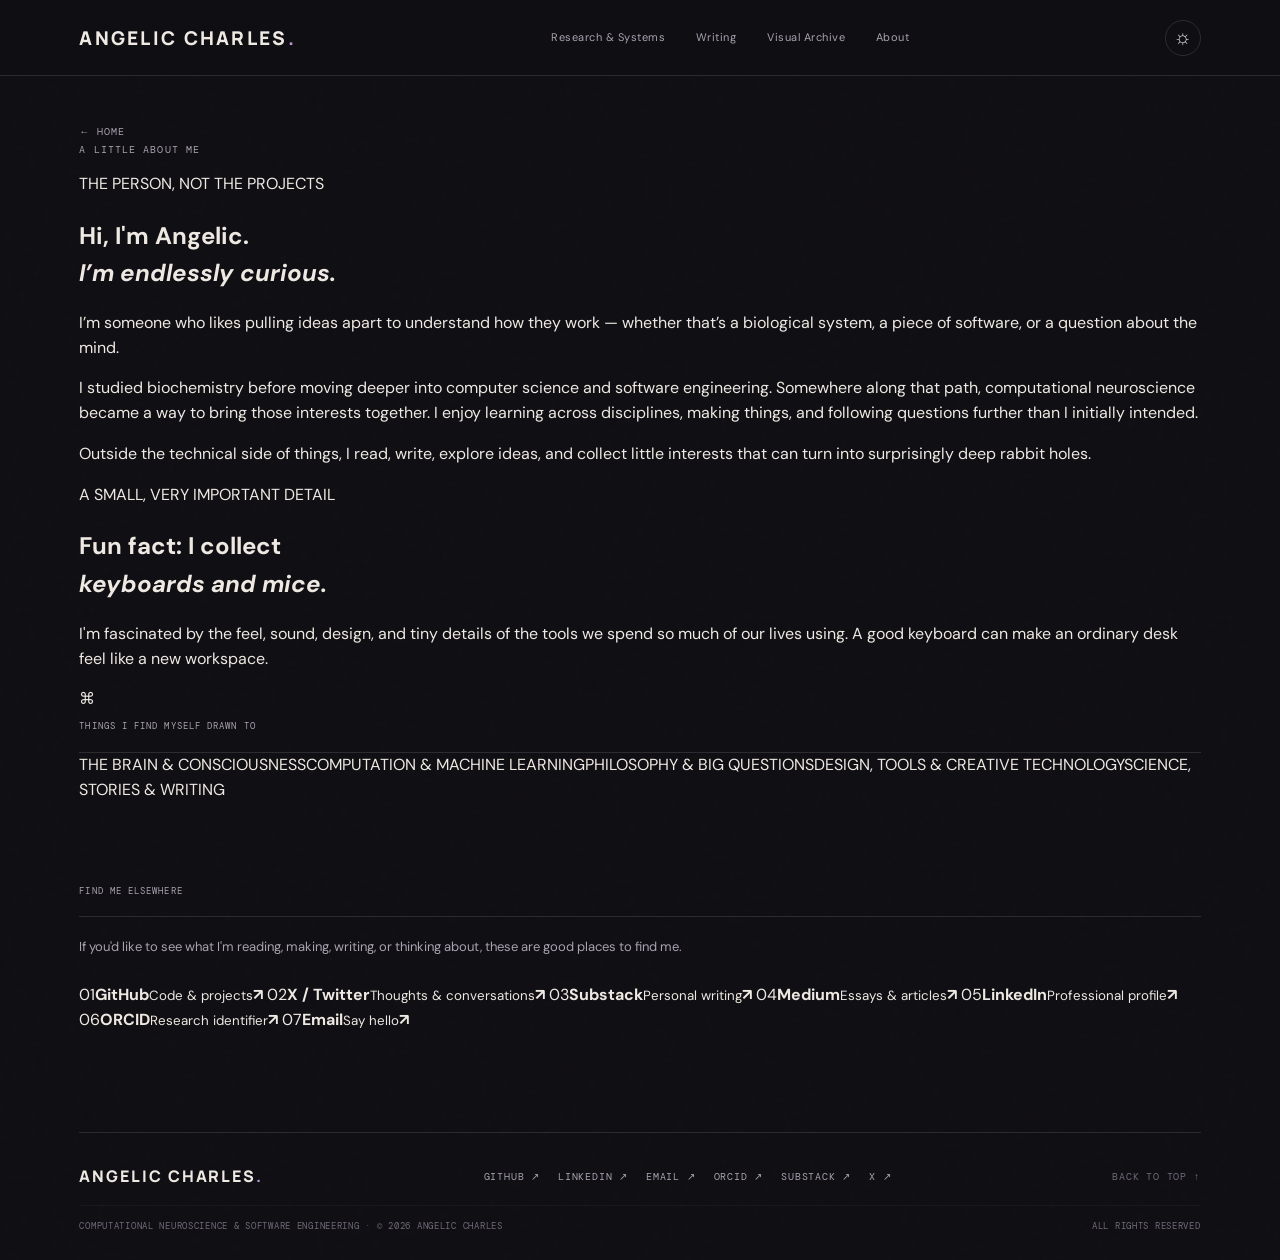
==== about.html @ 6bb2ef6a "Use personal Substack and X links throughout About page" ====
<!doctype html>
<html lang="en">
  <head>
    <meta charset="utf-8">
    <meta name="viewport" content="width=device-width,initial-scale=1">
    <meta name="theme-color" content="#08090b">
    <meta name="description" content="A little about Angelic Charles: curiosity, technology, neuroscience, writing, and collecting keyboards and mice.">
    <title>About — Angelic Charles</title>
    <link rel="preconnect" href="https://fonts.googleapis.com">
    <link rel="preconnect" href="https://fonts.gstatic.com" crossorigin>
    <link href="https://fonts.googleapis.com/css2?family=DM+Mono:wght@400;500&family=DM+Sans:wght@400;500;600;700&family=Manrope:wght@400;500;600;700;800&display=swap" rel="stylesheet">
    <link rel="stylesheet" href="styles.css">
    <link rel="stylesheet" href="pages.css?v=20261119-about3">
    <link rel="stylesheet" href="motion.css">
  </head>
  <body>
    <div class="grain" aria-hidden="true"></div>
    <header class="site-header">
      <a class="wordmark" href="index.html">ANGELIC CHARLES<span>.</span></a>
      <nav class="desktop-nav" aria-label="Main navigation">
        <a href="research.html">Research & Systems</a>
        <a href="writing.html">Writing</a>
        <a href="gallery.html">Visual Archive</a>
        <a href="about.html" class="active" aria-current="page">About</a>
      </nav>
      <div class="header-actions">
        <button class="theme-toggle" id="themeToggle" aria-label="Switch theme"><span class="theme-icon">☼</span></button>
        <button class="menu-toggle" id="menuToggle" aria-label="Open menu" aria-expanded="false"><span></span><span></span></button>
      </div>
    </header>
    <nav class="mobile-nav" id="mobileNav" aria-label="Mobile navigation">
      <a href="research.html">Research & Systems</a>
      <a href="writing.html">Writing</a>
      <a href="gallery.html">Visual Archive</a>
      <a href="about.html" class="active" aria-current="page">About</a>
      <div class="mobile-nav-socials about-mobile-links">
        <a href="https://github.com/visionbyangelic" target="_blank" rel="noreferrer">GITHUB ↗</a>
        <a href="https://x.com/visionbyangelic" target="_blank" rel="noreferrer">X ↗</a>
        <a href="https://open.substack.com/pub/visionbyangelic" target="_blank" rel="noreferrer">SUBSTACK ↗</a>
        <a href="https://medium.com/@visionbyangelic" target="_blank" rel="noreferrer">MEDIUM ↗</a>
        <a href="mailto:visionbyangelic@gmail.com">EMAIL ↗</a>
      </div>
    </nav>

    <main class="inner-page section-wrap about-page">
      <a class="back-link" href="index.html">← HOME</a>
      <section class="about-intro">
        <div class="section-kicker">A LITTLE ABOUT ME</div>
        <p class="about-eyebrow">THE PERSON, NOT THE PROJECTS</p>
        <h1>Hi, I'm Angelic<span>.</span><br><em>I’m endlessly curious.</em></h1>
        <p class="about-lead">I’m someone who likes pulling ideas apart to understand how they work — whether that’s a biological system, a piece of software, or a question about the mind.</p>
        <p class="about-copy">I studied biochemistry before moving deeper into computer science and software engineering. Somewhere along that path, computational neuroscience became a way to bring those interests together. I enjoy learning across disciplines, making things, and following questions further than I initially intended.</p>
        <p class="about-copy">Outside the technical side of things, I read, write, explore ideas, and collect little interests that can turn into surprisingly deep rabbit holes.</p>
      </section>
      <section class="about-personal-note">
        <span class="about-note-index">A SMALL, VERY IMPORTANT DETAIL</span>
        <div><h2>Fun fact: I collect<br><em>keyboards and mice.</em></h2><p>I'm fascinated by the feel, sound, design, and tiny details of the tools we spend so much of our lives using. A good keyboard can make an ordinary desk feel like a new workspace.</p></div>
        <span class="about-note-mark" aria-hidden="true">⌘</span>
      </section>
      <section class="about-interests">
        <div class="subsection-heading"><span>THINGS I FIND MYSELF DRAWN TO</span></div>
        <div class="about-interest-list"><span>THE BRAIN & CONSCIOUSNESS</span><span>COMPUTATION & MACHINE LEARNING</span><span>PHILOSOPHY & BIG QUESTIONS</span><span>DESIGN, TOOLS & CREATIVE TECHNOLOGY</span><span>SCIENCE, STORIES & WRITING</span></div>
      </section>
      <section class="about-connect" id="connect">
        <div class="subsection-heading"><span>FIND ME ELSEWHERE</span></div>
        <p class="about-connect-intro">If you'd like to see what I'm reading, making, writing, or thinking about, these are good places to find me.</p>
        <div class="about-social-list">
          <a href="https://github.com/visionbyangelic" target="_blank" rel="noreferrer"><span>01</span><strong>GitHub</strong><small>Code & projects</small><b>↗</b></a>
          <a href="https://x.com/visionbyangelic" target="_blank" rel="noreferrer"><span>02</span><strong>X / Twitter</strong><small>Thoughts & conversations</small><b>↗</b></a>
          <a href="https://open.substack.com/pub/visionbyangelic" target="_blank" rel="noreferrer"><span>03</span><strong>Substack</strong><small>Personal writing</small><b>↗</b></a>
          <a href="https://medium.com/@visionbyangelic" target="_blank" rel="noreferrer"><span>04</span><strong>Medium</strong><small>Essays & articles</small><b>↗</b></a>
          <a href="https://www.linkedin.com/in/angeliccharles" target="_blank" rel="noreferrer"><span>05</span><strong>LinkedIn</strong><small>Professional profile</small><b>↗</b></a>
          <a href="https://orcid.org/0009-0008-7279-9663" target="_blank" rel="noreferrer"><span>06</span><strong>ORCID</strong><small>Research identifier</small><b>↗</b></a>
          <a href="mailto:visionbyangelic@gmail.com"><span>07</span><strong>Email</strong><small>Say hello</small><b>↗</b></a>
        </div>
      </section>
    </main>

    <footer class="site-footer section-wrap">
      <div class="footer-top">
        <a class="wordmark" href="index.html">ANGELIC CHARLES<span>.</span></a>
        <div class="footer-socials" aria-label="Social connections">
          <a href="https://github.com/visionbyangelic" target="_blank" rel="noreferrer">GITHUB ↗</a>
          <a href="https://www.linkedin.com/in/angeliccharles" target="_blank" rel="noreferrer">LINKEDIN ↗</a>
          <a href="mailto:visionbyangelic@gmail.com">EMAIL ↗</a>
          <a href="https://orcid.org/0009-0008-7279-9663" target="_blank" rel="noreferrer">ORCID ↗</a>
          <a href="https://open.substack.com/pub/visionbyangelic" target="_blank" rel="noreferrer">SUBSTACK ↗</a>
          <a href="https://x.com/visionbyangelic" target="_blank" rel="noreferrer">X ↗</a>
        </div>
        <a class="footer-top-link" href="#" onclick="window.scrollTo({top:0,behavior:'smooth'});return false;">BACK TO TOP ↑</a>
      </div>
      <div class="footer-bottom">
        <span>COMPUTATIONAL NEUROSCIENCE & SOFTWARE ENGINEERING · © <span id="year"></span> ANGELIC CHARLES</span>
        <span>ALL RIGHTS RESERVED</span>
      </div>
    </footer>
    <script src="pages.js"></script>
    <script src="motion.js"></script>
  </body>
</html>
---- styles.css ----
:root
{
   --bg: #100f14;
   --panel: #18161e;
   --panel2: #211e29;
   --text: #eee9e2;
   --muted: #aaa3b1;
   --faint: #716a79;
   --line: rgba(238,233,226,.13);
   --accent: #c7a6ec;
   --glow: rgba(155,119,207,.17);
   --header: rgba(16,15,20,.84);
   color-scheme: dark
}
:root[data-theme="light"]
{
   --bg: #f1eee9;
   --panel: #e8e3e0;
   --panel2: #ded7dc;
   --text: #211d25;
   --muted: #625a67;
   --faint: #89808d;
   --line: rgba(38,28,43,.16);
   --accent: #75549b;
   --glow: rgba(135,91,170,.12);
   --header: rgba(241,238,233,.88);
   color-scheme: light
}
*
{
   box-sizing: border-box
}
html
{
   scroll-behavior: smooth;
   scroll-padding-top: 92px
}
body
{
   margin: 0;
   background: var(--bg);
   color: var(--text);
   font-family: "DM Sans",sans-serif;
   line-height: 1.55;
   transition: background .35s,color .35s
}
a
{
   color: inherit;
   text-decoration: none
}
.grain
{
   position: fixed;
   inset: 0;
   pointer-events: none;
   z-index: 10;
   opacity: .035;
   background-image: url("data:image/svg+xml,%3Csvg viewBox='0 0 180 180' xmlns='http://www.w3.org/2000/svg'%3E%3Cfilter id='n'%3E%3CfeTurbulence type='fractalNoise' baseFrequency='.9' numOctaves='3' stitchTiles='stitch'/%3E%3C/filter%3E%3Crect width='100%25' height='100%25' filter='url(%23n)' opacity='.35'/%3E%3C/svg%3E")
}
.site-header
{
   height: 76px;
   position: sticky;
   top: 0;
   z-index: 20;
   display: flex;
   align-items: center;
   justify-content: space-between;
   padding: 0 6.2vw;
   background: var(--header);
   backdrop-filter: blur(18px);
   border-bottom: 1px solid var(--line)
}
.wordmark
{
   font: 800 19px Manrope,sans-serif;
   letter-spacing: .12em
}
.wordmark span
{
   color: #b99add
}
.desktop-nav
{
   display: flex;
   gap: clamp(15px,2.4vw,36px)
}
.desktop-nav a,.mobile-nav a
{
   font-size: 11px;
   letter-spacing: .045em;
   color: var(--muted);
   transition: color .2s
}
.desktop-nav a:hover,.mobile-nav a:hover
{
   color: var(--text)
}
.header-actions
{
   display: flex;
   gap: 12px;
   align-items: center
}
.theme-toggle,.menu-toggle
{
   border: 1px solid var(--line);
   background: transparent;
   color: var(--text);
   width: 36px;
   height: 36px;
   border-radius: 50%;
   cursor: pointer;
   font-size: 20px
}
.menu-toggle
{
   display: none
}
.mobile-nav
{
   display: none
}
.section-wrap
{
   width: min(1180px,87.6vw);
   margin-inline: auto
}
.hero
{
   min-height: 660px;
   display: grid;
   grid-template-columns: 1.03fr .97fr;
   align-items: center;
   position: relative;
   padding-top: 62px;
   padding-bottom: 100px
}
.hero-copy
{
   padding: 20px 0 30px;
   position: relative;
   z-index: 2
}
.eyebrow,.section-kicker,.feature-top,.art-label,.art-caption,.hero-meta,.scroll-cue,.project-index,.project-status,.writing-type,.card-link,.panel-number,.engineering-foot,.fact span,.now-date,.calendar-head,.site-footer
{
   font: 10px "DM Mono",monospace;
   letter-spacing: .11em
}
.eyebrow
{
   color: var(--muted);
   display: flex;
   align-items: center;
   gap: 10px
}
.status-dot,.now-bullet
{
   height: 6px;
   width: 6px;
   border-radius: 50%;
   background: #c5a6ec;
   box-shadow: 0 0 12px #b99add
}
.hero h1
{
   font: 500 clamp(42px,5.6vw,76px)/1.07 Manrope,sans-serif;
   letter-spacing: -.065em;
   margin: 34px 0 24px;
   max-width: 690px
}
.hero h1 em,.contact-section h2 em
{
   font-family: Georgia,serif;
   font-weight: 400;
   color: #c5a6ec
}
.hero-intro
{
   max-width: 510px;
   color: var(--muted);
   font-size: 15px;
   line-height: 1.85
}
.hero-links
{
   display: flex;
   align-items: center;
   gap: 28px;
   margin-top: 34px
}
.button
{
   display: inline-flex;
   gap: 30px;
   align-items: center;
   padding: 14px 18px;
   font-size: 12px;
   font-weight: 600;
   transition: transform .2s,background .2s
}
.button:hover
{
   transform: translateY(-3px)
}
.button-light
{
   background: var(--text);
   color: var(--bg)
}
.text-link
{
   font-size: 12px;
   color: var(--muted)
}
.hero-meta
{
   display: flex;
   align-items: center;
   gap: 12px;
   color: var(--faint);
   margin-top: 76px
}
.meta-line
{
   width: 35px;
   height: 1px;
   background: var(--faint)
}
.hero-art
{
   height: 480px;
   position: relative;
   overflow: hidden;
   background: radial-gradient(ellipse at 50% 50%,var(--glow),transparent 62%);
   border: 1px solid var(--line);
   border-radius: 2px
}
.hero-art:after
{
   content: "";
   position: absolute;
   inset: 0;
   background: linear-gradient(130deg,transparent 40%,rgba(255,255,255,.025));
   pointer-events: none
}
.hero-art canvas
{
   position: absolute;
   inset: 0;
   width: 100%;
   height: 100%
}
.art-label
{
   position: absolute;
   top: 22px;
   left: 22px;
   color: var(--muted);
   z-index: 2
}
.art-caption
{
   position: absolute;
   bottom: 20px;
   left: 22px;
   right: 22px;
   display: flex;
   justify-content: space-between;
   color: var(--muted);
   z-index: 2
}
.brain-orbit
{
   position: absolute;
   border: 1px solid var(--line);
   border-radius: 50%;
   width: 70%;
   height: 45%;
   left: 15%;
   top: 28%;
   transform: rotate(-28deg);
   pointer-events: none
}
.orbit-two
{
   transform: rotate(38deg);
   width: 54%;
   left: 23%;
   border-style: dashed;
   opacity: .55
}
.scroll-cue
{
   position: absolute;
   bottom: 32px;
   left: 0;
   display: flex;
   gap: 12px;
   align-items: center;
   color: var(--faint);
   font-size: 9px
}
.scroll-cue span
{
   height: 1px;
   width: 28px;
   background: var(--faint)
}
.selected
{
   padding: 55px 0 110px;
   border-top: 1px solid var(--line)
}
.section-kicker
{
   color: var(--muted)
}
.section-kicker span
{
   float: right
}
.selected-grid
{
   display: grid;
   grid-template-columns: 1.2fr .8fr;
   gap: 16px;
   margin-top: 26px
}
.feature-card
{
   display: block;
   border: 1px solid var(--line);
   background: var(--panel);
   padding: 18px;
   min-width: 0;
   transition: transform .3s,border-color .3s
}
.feature-card:hover
{
   transform: translateY(-5px);
   border-color: var(--faint)
}
.feature-top
{
   display: flex;
   justify-content: space-between;
   color: var(--muted);
   font-size: 9px
}
.feature-visual
{
   height: 260px;
   margin: 18px 0;
   position: relative;
   overflow: hidden;
   background: #101a1b
}
.connectome-visual
{
   background: radial-gradient(circle at 50% 45%,#4d3a5f 0,#211b29 28%,#111015 70%)
}
.node-field
{
   position: absolute;
   inset: 0;
   background-image: radial-gradient(circle,#cbb6e8 1px,transparent 2px),linear-gradient(27deg,transparent 48%,rgba(153,203,184,.24) 49%,transparent 50%),linear-gradient(145deg,transparent 48%,rgba(153,203,184,.18) 49%,transparent 50%);
   background-size: 39px 39px,100% 100%,100% 100%;
   mask-image: radial-gradient(ellipse,black 20%,transparent 75%);
   opacity: .8
}
.visual-word
{
   position: absolute;
   left: 25px;
   bottom: 22px;
   font: 700 clamp(22px,3vw,39px)/.95 Manrope,sans-serif;
   letter-spacing: -.06em;
   color: #f0e7f4
}
.geometry-visual
{
   background: radial-gradient(ellipse at 60% 45%,#43364f,#1d1922 55%,#101216)
}
.geometry-visual .visual-word
{
   font-size: 54px;
   color: #e1d6ed
}
.geometry-lines
{
   position: absolute;
   inset: -20%;
   background: repeating-radial-gradient(ellipse at 50% 50%,transparent 0 14px,rgba(190,197,235,.2) 15px 16px,transparent 17px 29px);
   transform: rotate(-24deg)
}
.feature-bottom
{
   display: flex;
   justify-content: space-between;
   gap: 20px;
   align-items: center
}
.feature-bottom h2
{
   font: 600 19px Manrope;
   margin: 0 0 6px;
   letter-spacing: -.03em
}
.feature-bottom p
{
   font-size: 12px;
   color: var(--muted);
   margin: 0;
   max-width: 480px
}
.circle-arrow
{
   width: 34px;
   height: 34px;
   border: 1px solid var(--line);
   border-radius: 50%;
   display: grid;
   place-items: center;
   flex-shrink: 0
}
.content-section
{
   padding: 105px 0;
   border-top: 1px solid var(--line)
}
.section-heading
{
   display: flex;
   justify-content: space-between;
   align-items: end;
   gap: 30px;
   margin-bottom: 45px
}
.section-heading h2
{
   font: 500 clamp(38px,5vw,60px)/1 Manrope;
   letter-spacing: -.06em;
   margin: 13px 0 0
}
.section-heading>p
{
   max-width: 340px;
   color: var(--muted);
   font-size: 13px;
   line-height: 1.8;
   margin: 0 0 4px
}
.project-list
{
   border-top: 1px solid var(--line)
}
.project-row
{
   display: grid;
   grid-template-columns: 80px 1fr 140px 25px;
   gap: 20px;
   align-items: center;
   padding: 23px 8px;
   border-bottom: 1px solid var(--line);
   transition: padding .2s,background .2s
}
.project-row:hover
{
   padding-inline: 17px;
   background: var(--panel)
}
.project-index,.project-status
{
   color: var(--faint);
   font-size: 9px
}
.project-row h3
{
   font: 600 17px Manrope;
   margin: 0 0 4px
}
.project-row p
{
   font-size: 12px;
   color: var(--muted);
   margin: 0
}
.row-arrow
{
   font-size: 19px;
   color: var(--muted);
   text-align: right
}
.section-more
{
   display: inline-flex;
   gap: 24px;
   margin-top: 26px;
   font-size: 12px;
   color: var(--muted)
}
.section-more span
{
   color: var(--text)
}
.engineering-section
{
   background: var(--panel);
   width: 100%
}
.engineering-section .section-wrap
{
   padding-block: 0
}
.engineering-grid
{
   display: grid;
   grid-template-columns: repeat(4,1fr);
   border: 1px solid var(--line)
}
.skill-panel
{
   padding: 24px 21px;
   min-height: 225px;
   border-right: 1px solid var(--line)
}
.skill-panel:last-child
{
   border: 0
}
.panel-number
{
   color: var(--faint)
}
.skill-panel h3
{
   font: 600 18px Manrope;
   margin: 34px 0 8px
}
.skill-panel p
{
   font-size: 12px;
   color: var(--muted);
   min-height: 56px
}
.tag-list
{
   display: flex;
   flex-wrap: wrap;
   gap: 6px;
   margin-top: 17px
}
.tag-list span
{
   font: 9px "DM Mono";
   color: var(--muted);
   border: 1px solid var(--line);
   padding: 5px 7px
}
.engineering-foot
{
   display: flex;
   justify-content: space-between;
   color: var(--faint);
   padding-top: 18px
}
.engineering-foot a
{
   color: var(--text)
}
.writing-grid
{
   display: grid;
   grid-template-columns: repeat(3,1fr);
   gap: 14px
}
.writing-card
{
   min-height: 320px;
   padding: 23px;
   display: flex;
   flex-direction: column;
   border: 1px solid var(--line);
   background: var(--panel);
   transition: transform .25s,border-color .25s
}
.writing-card:hover
{
   transform: translateY(-5px);
   border-color: var(--faint)
}
.writing-type
{
   font-size: 9px;
   color: var(--muted)
}
.writing-mark
{
   height: 110px;
   display: flex;
   align-items: center;
   font: 800 75px Manrope;
   letter-spacing: -.1em;
   color: var(--text)
}
.writing-mark span
{
   font-size: 22px;
   margin-left: 12px;
   color: #c5a6ec
}
.mark-dot
{
   color: #c5a6ec
}
.writing-card h3
{
   font: 600 19px Manrope;
   margin: 0 0 8px
}
.writing-card p
{
   font-size: 12px;
   color: var(--muted);
   line-height: 1.8;
   margin: 0 0 22px
}
.card-link
{
   margin-top: auto;
   color: var(--muted);
   font-size: 9px
}
.writing-links
{
   display: flex;
   gap: 28px;
   flex-wrap: wrap;
   margin-top: 25px
}
.writing-links a
{
   font-size: 11px;
   color: var(--muted)
}
.interests-section
{
   background: var(--panel);
   width: 100%
}
.interests-section .section-wrap
{
   padding-block: 0
}
.interest-grid
{
   display: grid;
   grid-template-columns: repeat(3,1fr);
   gap: 14px
}
.interest-card
{
   min-height: 260px;
   position: relative;
   overflow: hidden;
   padding: 22px;
   border: 1px solid var(--line);
   background: var(--bg)
}
.interest-card>span
{
   font: 10px "DM Mono";
   color: var(--faint)
}
.interest-card h3
{
   font: 600 19px Manrope;
   margin: 125px 0 5px;
   position: relative
}
.interest-card p
{
   font-size: 12px;
   color: var(--muted);
   margin: 0;
   position: relative
}
.abstract-shape
{
   position: absolute;
   right: 28px;
   top: 18px;
   width: 115px;
   height: 100px;
   opacity: .8
}
.shape-cube
{
   border: 1px solid #b99add;
   transform: rotate(30deg) skew(-10deg);
   box-shadow: 18px 18px 0 -1px transparent,18px 18px 0 0 #705b7f
}
.shape-orbit
{
   border: 1px solid #c3a8d8;
   border-radius: 50%;
   transform: rotate(-30deg) scaleY(.45)
}
.shape-orbit:after
{
   content: "";
   position: absolute;
   inset: 20px -10px;
   border: 1px solid #c3a8d8;
   border-radius: 50%;
   transform: rotate(55deg)
}
.shape-lines
{
   background: repeating-linear-gradient(135deg,transparent 0 9px,#a98bc7 10px 11px,transparent 12px 19px);
   mask-image: linear-gradient(90deg,transparent,black)
}
.about-layout
{
   display: grid;
   grid-template-columns: 1fr .85fr;
   gap: 90px
}
.about-statement .large-quote
{
   font: 500 clamp(25px,3vw,37px)/1.3 Manrope;
   letter-spacing: -.04em;
   margin: 0 0 28px;
   max-width: 570px
}
.about-statement>p:not(.large-quote)
{
   font-size: 13px;
   color: var(--muted);
   line-height: 1.9;
   max-width: 570px
}
.about-facts
{
   border-top: 1px solid var(--line)
}
.fact
{
   display: grid;
   grid-template-columns: 1fr 1.35fr;
   gap: 8px;
   padding: 15px 0;
   border-bottom: 1px solid var(--line);
   align-items: center
}
.fact span
{
   font-size: 8px;
   color: var(--faint)
}
.fact strong
{
   font-size: 11px;
   font-weight: 600
}
.fact small
{
   grid-column: 2;
   color: var(--muted);
   font-size: 10px;
   margin-top: -7px
}
.about-bottom
{
   display: flex;
   gap: 30px;
   border-top: 1px solid var(--line);
   padding-top: 22px;
   margin-top: 55px
}
.about-bottom a
{
   font-size: 11px;
   color: var(--muted)
}
.now-section
{
   background: var(--panel);
   width: 100%
}
.now-section .section-wrap
{
   padding-block: 0
}
.now-layout
{
   display: grid;
   grid-template-columns: 1.1fr .9fr;
   gap: 20px
}
.now-main,.calendar-panel
{
   border: 1px solid var(--line);
   padding: 30px;
   background: var(--bg)
}
.now-date
{
   color: #b99add
}
.now-main h3
{
   font: 600 25px/1.25 Manrope;
   letter-spacing: -.04em;
   max-width: 490px;
   margin: 25px 0 10px
}
.now-main>p,.calendar-empty p
{
   font-size: 12px;
   color: var(--muted);
   line-height: 1.8;
   max-width: 500px
}
.now-items
{
   margin-top: 30px;
   display: grid;
   gap: 16px
}
.now-items>div
{
   display: flex;
   gap: 12px;
   align-items: baseline
}
.now-items p
{
   font-size: 12px;
   color: var(--muted);
   margin: 0
}
.now-items strong
{
   color: var(--text)
}
.now-bullet
{
   width: 5px;
   height: 5px;
   flex-shrink: 0
}
.calendar-panel
{
   display: flex;
   flex-direction: column
}
.calendar-head
{
   display: flex;
   justify-content: space-between;
   color: var(--muted);
   font-size: 9px
}
.calendar-empty
{
   margin: auto 0;
   padding: 50px 0
}
.calendar-icon
{
   font-size: 32px;
   color: #b99add
}
.calendar-empty h3
{
   font: 600 19px Manrope;
   margin: 15px 0 6px
}
.calendar-panel>a
{
   font-size: 11px;
   color: var(--muted);
   border-top: 1px solid var(--line);
   padding-top: 15px
}
.contact-section
{
   padding: 110px 0 125px;
   border-top: 1px solid var(--line)
}
.contact-section h2
{
   font: 500 clamp(43px,7vw,84px)/1.03 Manrope;
   letter-spacing: -.07em;
   margin: 23px 0 34px
}
.site-footer {
  border-top: 1px solid var(--line);
  padding: 32px 0 28px;
  color: var(--faint);
  display: flex;
  flex-direction: column;
  gap: 18px;
}
.site-footer .footer-top {
  display: flex;
  align-items: center;
  justify-content: space-between;
  gap: 20px;
  flex-wrap: wrap;
}
.site-footer .footer-socials {
  display: flex;
  align-items: center;
  gap: 18px;
  flex-wrap: wrap;
}
.site-footer .footer-socials a {
  font: 10px "DM Mono", monospace;
  color: var(--muted);
  letter-spacing: 0.08em;
  text-decoration: none;
  transition: color 0.2s ease;
}
.site-footer .footer-socials a:hover {
  color: var(--accent);
}
.site-footer .footer-bottom {
  display: flex;
  align-items: center;
  justify-content: space-between;
  gap: 16px;
  padding-top: 14px;
  border-top: 1px solid rgba(255, 255, 255, 0.04);
  font: 9px "DM Mono", monospace;
  color: var(--faint);
  letter-spacing: 0.08em;
  flex-wrap: wrap;
}
.site-footer .wordmark {
  color: var(--text);
  font-size: 16px;
}
.site-footer .footer-top-link {
  font: 10px "DM Mono", monospace;
  color: var(--faint);
  text-decoration: none;
  letter-spacing: 0.08em;
  transition: color 0.2s;
}
.site-footer .footer-top-link:hover {
  color: var(--text);
}
@media(max-width:900px)
{
  .desktop-nav
  {
     gap: 14px
  }
  .desktop-nav a
  {
     font-size: 10px
  }
  .hero
  {
     grid-template-columns: 1fr  .85fr
  }
  .hero-art
  {
     height: 400px
  }
  .engineering-grid
  {
     grid-template-columns: repeat(2,1fr)
  }
  .skill-panel:nth-child(2)
  {
     border-right: 0
  }
  .skill-panel:nth-child(-n+2)
  {
     border-bottom: 1px solid var(--line)
  }
  .about-layout
  {
     gap: 40px
  }
}
@media(max-width:760px)
{
  .site-header
  {
     height: 65px;
     padding: 0 6vw
  }
  .desktop-nav
  {
     display: none
  }
  .menu-toggle
  {
     display: flex;
     flex-direction: column;
     justify-content: center;
     gap: 5px;
     align-items: center
  }
  .menu-toggle span
  {
     width: 14px;
     height: 1px;
     background: var(--text)
  }
  .mobile-nav
  {
     position: fixed;
     z-index: 19;
     top: 65px;
     left: 0;
     right: 0;
     background: var(--bg);
     padding: 0 7vw;
     max-height: 0;
     overflow: hidden;
     display: flex;
     flex-direction: column;
     transition: max-height .3s,padding .3s;
     border-bottom: 1px solid transparent
  }
  .mobile-nav.open
  {
     max-height: 480px;
     padding: 15px 7vw 25px;
     border-color: var(--line)
  }
  .mobile-nav a
  {
     padding: 12px 0;
     font-size: 13px;
     border-bottom: 1px solid var(--line)
  }
  .mobile-nav-socials
  {
     display: flex;
     gap: 16px;
     padding: 16px 0 6px;
     margin-top: 6px;
     border-top: 1px dashed var(--line);
  }
  .mobile-nav-socials a
  {
     font: 10px "DM Mono", monospace !important;
     color: var(--accent) !important;
     letter-spacing: 0.08em;
     padding: 0 !important;
     border: none !important;
  }
  .section-wrap
  {
     width: 88vw
  }
  .hero
  {
     display: flex;
     flex-direction: column;
     align-items: stretch;
     padding-top: 65px;
     padding-bottom: 90px;
     min-height: auto
  }
  .hero h1
  {
     font-size: clamp(42px,11vw,61px);
     margin-top: 28px
  }
  .hero-intro
  {
     font-size: 14px
  }
  .hero-meta
  {
     margin-top: 42px
  }
  .hero-art
  {
     height: 350px;
     margin-top: 45px
  }
  .scroll-cue
  {
     bottom: 25px
  }
  .selected
  {
     padding: 42px 0 75px
  }
  .selected-grid
  {
     grid-template-columns: 1fr
  }
  .feature-visual
  {
     height: 220px
  }
  .content-section
  {
     padding: 75px 0
  }
  .section-heading
  {
     display: block;
     margin-bottom: 30px
  }
  .section-heading>p
  {
     margin-top: 15px
  }
  .project-row
  {
     grid-template-columns: 44px 1fr 20px;
     gap: 10px;
     padding: 18px 2px
  }
  .project-status
  {
     grid-column: 2;
     grid-row: 2;
     margin-top: -7px
  }
  .row-arrow
  {
     grid-column: 3;
     grid-row: 1/3
  }
  .project-row h3
  {
     font-size: 14px
  }
  .project-row p
  {
     font-size: 11px
  }
  .engineering-grid
  {
     grid-template-columns: 1fr 1fr
  }
  .skill-panel
  {
     padding: 18px 14px;
     min-height: 220px
  }
  .skill-panel h3
  {
     font-size: 16px;
     margin-top: 25px
  }
  .skill-panel p
  {
     font-size: 11px
  }
  .tag-list span
  {
     font-size: 8px
  }
  .writing-grid,.interest-grid
  {
     grid-template-columns: 1fr
  }
  .writing-card
  {
     min-height: 270px
  }
  .writing-mark
  {
     height: 85px;
     font-size: 64px
  }
  .interest-card
  {
     min-height: 220px
  }
  .interest-card h3
  {
     margin-top: 105px
  }
  .about-layout,.now-layout
  {
     grid-template-columns: 1fr;
     gap: 35px
  }
  .about-bottom
  {
     gap: 16px;
     flex-wrap: wrap
  }
  .fact
  {
     grid-template-columns: .85fr 1.15fr
  }
  .now-main,.calendar-panel
  {
     padding: 22px
  }
  .calendar-empty
  {
     padding: 35px 0
  }
  .contact-section
  {
     padding: 80px 0 90px
  }
  .site-footer
  {
     gap: 14px;
     flex-wrap: wrap
  }
  .site-footer>span
  {
     order: 3;
     width: 100%
  }
}
@media(prefers-reduced-motion:reduce)
{
  *,*::before,*::after
  {
     scroll-behavior: auto!important;
     animation-duration: .01ms!important;
     transition-duration: .01ms!important
  }
}


/* Signature sculpture: an editorial object, not a simulated neural network. */
.signature-art {
  min-height: 520px;
  height: min(44vw, 580px);
  overflow: hidden;
  border-color: rgba(197, 166, 236, .2);
  background:
    radial-gradient(ellipse at 52% 45%, rgba(125, 91, 157, .17), transparent 48%),
    radial-gradient(ellipse at 72% 80%, rgba(191, 151, 111, .08), transparent 38%),
    linear-gradient(145deg, #17141d, #100f14 68%);
  isolation: isolate;
}
.signature-art::before {
  content: "";
  position: absolute;
  inset: 8% 7%;
  border: 1px solid rgba(238, 233, 226, .07);
  border-radius: 50%;
  transform: rotate(-23deg) scaleY(.72);
  pointer-events: none;
}
.signature-art::after {
  background: linear-gradient(145deg, rgba(255,255,255,.045), transparent 38%, rgba(197,166,236,.035));
}
.signature-art canvas {
  position: absolute;
  inset: 4% 0 7%;
  width: 100%;
  height: 89%;
  z-index: 1;
  touch-action: pan-y;
}
.signature-art .art-label {
  color: rgba(238,233,226,.6);
  display: flex;
  gap: 12px;
  align-items: center;
}
.signature-art .art-label span {
  color: #c5a6ec;
}
.sculpture-index {
  position: absolute;
  z-index: 3;
  top: 25%;
  left: 7%;
  display: grid;
  gap: 3px;
  color: rgba(238,233,226,.48);
  font: 9px "DM Mono", monospace;
  letter-spacing: .14em;
  pointer-events: none;
}
.sculpture-index strong {
  color: rgba(238,233,226,.9);
  font: 400 35px/1 Georgia, serif;
  letter-spacing: -.06em;
}
.sculpture-index i {
  display: block;
  width: 30px;
  height: 1px;
  margin: 8px 0;
  background: #c5a6ec;
}
.sculpture-links {
  position: absolute;
  z-index: 4;
  right: 5.5%;
  top: 27%;
  width: min(180px, 36%);
  display: grid;
  gap: 0;
}
.sculpture-links a {
  display: grid;
  grid-template-columns: 22px 1fr 12px;
  align-items: center;
  gap: 7px;
  padding: 10px 0;
  border-bottom: 1px solid rgba(238,233,226,.14);
  color: rgba(238,233,226,.76);
  font: 11px Manrope, sans-serif;
  transition: color .25s ease, padding .35s cubic-bezier(.22,1,.36,1), border-color .25s ease;
}
.sculpture-links a span {
  color: #b99add;
  font: 9px "DM Mono", monospace;
}
.sculpture-links a i {
  color: rgba(238,233,226,.42);
  font-style: normal;
  transition: transform .3s ease, color .3s ease;
}
.sculpture-links a:hover,
.sculpture-links a:focus-visible {
  color: #fff;
  padding-left: 7px;
  border-color: rgba(197,166,236,.55);
  outline: none;
}
.sculpture-links a:hover i,
.sculpture-links a:focus-visible i {
  color: #c5a6ec;
  transform: translate(2px,-2px);
}
.signature-art .art-caption {
  color: rgba(238,233,226,.46);
  font-size: 8px;
  letter-spacing: .13em;
}
.signature-art .art-caption span:last-child {
  color: #c5a6ec;
}
@media (max-width: 1100px) {
  .signature-art { height: 480px; }
  .sculpture-links { right: 4%; width: 38%; }
}
@media (max-width: 760px) {
  .signature-art {
    min-height: 440px;
    height: 440px;
    margin-top: 35px;
  }
  .signature-art canvas { inset: 5% 0 12%; height: 83%; }
  .sculpture-index { top: 19%; left: 6%; }
  .sculpture-links {
    top: auto;
    right: 6%;
    bottom: 58px;
    width: 54%;
  }
  .sculpture-links a { padding: 8px 0; font-size: 10px; }
  .signature-art .art-caption { left: 14px; right: 14px; bottom: 16px; }
}
@media (max-width: 390px) {
  .signature-art { min-height: 410px; height: 410px; }
  .sculpture-links { width: 58%; bottom: 54px; }
  .sculpture-links a { font-size: 9px; }
}
@media (prefers-reduced-motion: reduce) {
  .sculpture-links a,
  .sculpture-links a i { transition: none; }
}

/* Homepage Enhancements: Research Spotlight, Visual Strip & Interactive Elements */
.home-research-hero-badge {
  display: inline-flex;
  align-items: center;
  gap: 8px;
  background: rgba(199, 166, 236, 0.12);
  border: 1px solid rgba(199, 166, 236, 0.35);
  color: var(--text);
  padding: 6px 14px;
  border-radius: 999px;
  font: 11px "DM Mono", monospace;
  margin-top: 18px;
  letter-spacing: 0.06em;
}
.home-research-hero-badge span {
  width: 7px;
  height: 7px;
  border-radius: 50%;
  background: #c7a6ec;
  box-shadow: 0 0 8px #c7a6ec;
  animation: pulse-dot 2.2s infinite;
}
@keyframes pulse-dot {
  0%, 100% { opacity: 1; transform: scale(1); }
  50% { opacity: 0.45; transform: scale(0.85); }
}

.home-plain-box {
  margin-top: 14px;
  background: var(--panel2);
  border-left: 2px solid var(--accent);
  padding: 12px 14px;
  font-size: 11px;
  color: var(--muted);
  line-height: 1.65;
}
.home-plain-box strong {
  color: var(--text);
  font-size: 10px;
  letter-spacing: 0.08em;
  font-family: "DM Mono", monospace;
  display: block;
  margin-bottom: 4px;
}

.home-blender-grid {
  display: grid;
  grid-template-columns: repeat(4, 1fr);
  gap: 16px;
  margin-top: 24px;
}
.home-blender-item {
  display: flex;
  flex-direction: column;
  background: var(--panel);
  border: 1px solid var(--line);
  overflow: hidden;
  transition: transform .25s ease, border-color .25s ease;
  text-decoration: none;
}
.home-blender-item:hover {
  transform: translateY(-4px);
  border-color: var(--accent);
}
.home-blender-img {
  width: 100%;
  height: 175px;
  overflow: hidden;
  position: relative;
}
.home-blender-img img {
  width: 100%;
  height: 100%;
  object-fit: cover;
  transition: transform .4s ease;
}
.home-blender-item:hover .home-blender-img img {
  transform: scale(1.06);
}
.home-blender-info {
  padding: 14px 16px;
  display: flex;
  flex-direction: column;
  gap: 4px;
}
.home-blender-info span {
  font: 9px "DM Mono", monospace;
  color: var(--muted);
  letter-spacing: 0.1em;
}
.home-blender-info h4 {
  font: 600 14px Manrope, sans-serif;
  margin: 0;
  color: var(--text);
}

.home-btn {
  display: inline-flex;
  align-items: center;
  gap: 10px;
  padding: 12px 22px;
  border: 1px solid var(--line);
  background: var(--panel);
  color: var(--text);
  font: 500 12px "DM Mono", monospace;
  letter-spacing: 0.06em;
  transition: background .2s ease, border-color .2s ease, color .2s ease;
}
.home-btn:hover {
  background: var(--accent);
  color: #100f14;
  border-color: var(--accent);
}

@media (max-width: 900px) {
  .home-blender-grid { grid-template-columns: repeat(2, 1fr); }
  .selected-grid { grid-template-columns: 1fr; }
  .engineering-grid { grid-template-columns: repeat(2, 1fr); }
  .writing-grid { grid-template-columns: 1fr; }
}
@media (max-width: 600px) {
  .home-blender-grid { grid-template-columns: 1fr; }
  .engineering-grid { grid-template-columns: 1fr; }
}
---- pages.css ----
.inner-page
{
   padding-top: 42px;
   padding-bottom: 100px;
   min-height: 78vh
}
.back-link
{
   font: 10px "DM Mono";
   letter-spacing: .1em;
   color: var(--muted)
}
.page-intro
{
   padding: 70px 0 65px;
   border-bottom: 1px solid var(--line);
   margin-bottom: 42px
}
.page-intro h1
{
   font: 500 clamp(48px,8vw,92px)/1 Manrope;
   letter-spacing: -.075em;
   margin: 18px 0
}
.page-intro p
{
   font-size: 14px;
   color: var(--muted);
   max-width: 570px;
   line-height: 1.8
}
.interest-tiles
{
   display: grid;
   grid-template-columns: repeat(2,1fr);
   gap: 16px
}
.interest-tile
{
   display: block;
   border: 1px solid var(--line);
   background: var(--panel);
   padding: 16px;
   transition: transform .25s,border-color .25s
}
.interest-tile:hover
{
   transform: translateY(-4px);
   border-color: var(--faint)
}
.tile-art
{
   height: 250px;
   display: grid;
   place-items: center;
   overflow: hidden
}
.blender-art
{
   background: radial-gradient(ellipse at center,#41524d,#1b2524 55%,#111416)
}
.blender-art span
{
   font: 800 110px Manrope;
   letter-spacing: -.12em;
   color: #d5e3dc;
   text-shadow: 0 15px 45px #0008
}
.canva-art
{
   background: linear-gradient(135deg,#182a37,#36556a 50%,#8aa4a4)
}
.canva-art span
{
   font-size: 100px;
   color: #e1e8e3
}
.experiments-art
{
   background: linear-gradient(135deg,#282431,#3e3c4b,#202a2b)
}
.experiments-art span
{
   font-size: 100px;
   color: #d4d9d5
}
.tile-meta
{
   display: flex;
   align-items: center;
   justify-content: space-between;
   gap: 15px;
   padding: 19px 4px 5px
}
.tile-kicker,.gallery-intro>span,.gallery-card figcaption span,.article-meta
{
   font: 9px "DM Mono";
   letter-spacing: .1em;
   color: var(--muted)
}
.tile-meta h2
{
   font: 600 22px Manrope;
   margin: 8px 0 5px
}
.tile-meta p
{
   font-size: 12px;
   color: var(--muted);
   margin: 0;
   max-width: 420px
}
.coming-label
{
   font: 9px "DM Mono";
   color: var(--faint);
   white-space: nowrap
}
.gallery-intro
{
   display: flex;
   justify-content: space-between;
   align-items: start;
   gap: 20px;
   margin-bottom: 25px
}
.gallery-intro p
{
   font-size: 12px;
   color: var(--muted);
   max-width: 390px;
   margin: 0
}
.blender-gallery
{
   display: grid;
   grid-template-columns: repeat(2,minmax(0,1fr));
   gap: 15px
}
.gallery-card
{
   margin: 0;
   background: var(--panel);
   border: 1px solid var(--line);
   overflow: hidden
}
.gallery-card img
{
   display: block;
   width: 100%;
   height: 310px;
   object-fit: cover;
   background: var(--panel2);
   transition: transform .5s
}
.gallery-card:hover img
{
   transform: scale(1.025)
}
.gallery-wide
{
   grid-column: span 2
}
.gallery-wide img
{
   height: 440px
}
.gallery-card figcaption
{
   display: flex;
   flex-direction: column;
   gap: 7px;
   padding: 15px 17px
}
.gallery-card figcaption strong
{
   font: 500 14px Manrope
}
.gallery-note
{
   margin-top: 30px;
   border-top: 1px solid var(--line);
   padding-top: 18px;
   color: var(--muted);
   font-size: 12px
}
.writing-archive
{
   display: grid;
   gap: 18px
}
.article-feature
{
   display: grid;
   grid-template-columns: .85fr 1.15fr;
   gap: 28px;
   padding: 18px;
   border: 1px solid var(--line);
   background: var(--panel)
}
.article-image
{
   min-height: 270px;
   display: flex;
   align-items: end;
   padding: 22px;
   background: radial-gradient(ellipse at 55% 35%,#3c514d,#19211f 58%,#111416)
}
.article-image span
{
   font: 700 26px/1 Manrope;
   letter-spacing: -.05em;
   max-width: 220px;
   color: #e0e8e2
}
.hand-image
{
   background: radial-gradient(ellipse at 50% 35%,#594c43,#28211f 60%,#141414)
}
.article-copy
{
   padding: 15px 12px 15px 0;
   display: flex;
   flex-direction: column;
   align-items: start
}
.article-copy h2
{
   font: 600 clamp(20px,2.5vw,29px)/1.2 Manrope;
   letter-spacing: -.04em;
   margin: 14px 0
}
.article-copy p
{
   font-size: 12px;
   color: var(--muted);
   line-height: 1.8;
   margin: 0 0 20px
}
.article-copy .section-more
{
   margin-top: auto
}
.publication-links
{
   display: flex;
   gap: 25px;
   flex-wrap: wrap;
   margin-top: 30px;
   border-top: 1px solid var(--line);
   padding-top: 20px
}
.publication-links a
{
   font: 9px "DM Mono";
   letter-spacing: .08em;
   color: var(--muted)
}
@media(max-width:680px)
{
  .inner-page
  {
     padding-top: 30px;
     padding-bottom: 70px
  }
  .page-intro
  {
     padding: 55px 0 42px
  }
  .interest-tiles,.blender-gallery,.article-feature
  {
     grid-template-columns: 1fr
  }
  .gallery-wide
  {
     grid-column: auto
  }
  .gallery-card img,.gallery-wide img
  {
     height: 260px
  }
  .gallery-intro
  {
     display: block
  }
  .gallery-intro p
  {
     margin-top: 10px
  }
  .tile-art
  {
     height: 210px
  }
  .article-feature
  {
     gap: 10px
  }
  .article-image
  {
     min-height: 200px
  }
  .article-copy
  {
     padding: 12px 5px 8px
  }
  .publication-links
  {
     gap: 15px
  }
}
/* Gallery is intentionally image-only: no invented project names or captions. */
.gallery-card figcaption,.gallery-intro,.gallery-note
{
   display: none!important
}
.blender-gallery
{
   display: grid;
   grid-template-columns: repeat(2,minmax(0,1fr));
   gap: 14px
}
.gallery-card
{
   border: 0;
   background: transparent
}
.gallery-card img
{
   width: 100%;
   height: auto;
   aspect-ratio: 4/3;
   object-fit: cover;
   display: block
}
.gallery-wide
{
   grid-column: span 2
}
.gallery-wide img
{
   aspect-ratio: 16/9
}
.text-archive
{
   max-width: 850px;
   margin: 0 auto
}
.text-entry
{
   padding: 26px 0 28px;
   border-bottom: 1px solid var(--line)
}
.text-entry h2
{
   font: 500 clamp(22px,3vw,32px)/1.3 Georgia,serif;
   letter-spacing: -.025em;
   margin: 12px 0 0
}
.text-entry h2 a
{
   color: var(--text);
   text-decoration: none
}
.text-entry h2 a:hover
{
   opacity: .68
}
@media(max-width:680px)
{
  .blender-gallery
  {
     grid-template-columns: 1fr
  }
  .gallery-wide
  {
     grid-column: auto
  }
  .gallery-card img,.gallery-wide img
  {
     aspect-ratio: 4/3
  }
}
/* Minimal homepage directory */
.home-directory
{
   padding-top: 28px;
   padding-bottom: 92px
}
.home-directory-grid
{
   display: grid;
   grid-template-columns: repeat(3,minmax(0,1fr));
   margin-top: 18px;
   border-top: 1px solid var(--line)
}
.home-directory-grid a
{
   display: flex;
   align-items: center;
   gap: 14px;
   padding: 20px 10px;
   border-bottom: 1px solid var(--line);
   color: var(--text);
   transition: opacity .2s
}
.home-directory-grid a:hover
{
   opacity: .65
}
.home-directory-grid span
{
   font: 9px "DM Mono";
   color: var(--muted)
}
.home-directory-grid strong
{
   font: 500 16px Manrope
}
.home-directory-grid i
{
   font-style: normal;
   margin-left: auto;
   color: var(--muted)
}
/* Editorial, text-first writing archive */
.text-archive
{
   border-top: 1px solid var(--line)
}
.text-article
{
   display: grid;
   grid-template-columns: 1fr auto;
   gap: 12px;
   padding: 25px 4px;
   border-bottom: 1px solid var(--line);
   align-items: center
}
.text-article .article-meta
{
   margin-bottom: 9px
}
.text-article h2
{
   font: 500 clamp(19px,2.5vw,25px) Manrope;
   letter-spacing: -.035em;
   margin: 0 0 7px
}
.text-article p
{
   font-size: 12px;
   color: var(--muted);
   line-height: 1.7;
   margin: 0;
   max-width: 650px
}
.text-article .article-open
{
   font: 9px "DM Mono";
   letter-spacing: .08em;
   color: var(--muted);
   white-space: nowrap
}
@media(max-width:680px)
{
  .home-directory-grid
  {
     grid-template-columns: 1fr 1fr
  }
  .home-directory-grid a
  {
     padding: 17px 5px
  }
  .home-directory-grid strong
  {
     font-size: 14px
  }
  .text-article
  {
     grid-template-columns: 1fr
  }
  .text-article .article-open
  {
     margin-top: 5px
  }
}
/* Editorial home links: one quiet line, not a second navigation grid */
.home-explore
{
   display: flex;
   align-items: center;
   gap: 30px;
   padding-top: 26px;
   padding-bottom: 70px;
   border-top: 1px solid var(--line)
}
.home-explore>span
{
   font: 9px "DM Mono";
   letter-spacing: .14em;
   color: var(--muted);
   white-space: nowrap
}
.home-explore>div
{
   display: flex;
   align-items: center;
   gap: clamp(12px,2.4vw,30px);
   flex-wrap: wrap
}
.home-explore a
{
   font: 500 12px Manrope;
   color: var(--text);
   white-space: nowrap
}
.home-explore a:hover
{
   color: var(--muted)
}
/* Research and project archive */
.research-feature-list
{
   display: grid;
   gap: 22px
}
.research-feature
{
   padding: 28px 0;
   border-bottom: 1px solid var(--line)
}
.feature-top
{
   display: flex;
   justify-content: space-between;
   gap: 20px;
   font: 9px "DM Mono";
   letter-spacing: .1em;
   color: var(--muted)
}
.feature-top a,.research-row>a
{
   color: var(--muted);
   font: 9px "DM Mono";
   letter-spacing: .08em;
   white-space: nowrap
}
.research-feature h2
{
   font: 600 clamp(23px,3.4vw,36px)/1.15 Manrope;
   letter-spacing: -.05em;
   margin: 22px 0 9px;
   max-width: 820px
}
.feature-status
{
   font: 9px "DM Mono";
   color: var(--muted);
   margin-bottom: 18px
}
.research-feature>p:not(.feature-status)
{
   font-size: 13px;
   line-height: 1.85;
   color: var(--muted);
   max-width: 850px
}
.research-detail
{
   border-top: 1px solid var(--line);
   padding-top: 13px;
   margin-top: 18px
}
.research-detail span,.subsection-heading span
{
   font: 9px "DM Mono";
   letter-spacing: .12em;
   color: var(--muted)
}
.research-detail p
{
   font-size: 12px;
   line-height: 1.8;
   color: var(--text);
   margin-top: 7px
}
.research-detail a
{
   color: var(--text);
   text-decoration: underline;
   text-underline-offset: 4px
}
.research-subsection
{
   margin-top: 58px
}
.subsection-heading
{
   padding-bottom: 15px;
   border-bottom: 1px solid var(--line)
}
.research-row
{
   display: flex;
   align-items: center;
   justify-content: space-between;
   gap: 22px;
   padding: 20px 2px;
   border-bottom: 1px solid var(--line)
}
.research-row h3
{
   font: 500 18px Manrope;
   margin-bottom: 6px
}
.research-row p
{
   font-size: 12px;
   line-height: 1.7;
   color: var(--muted);
   max-width: 700px
}
.acceptance
{
   font: 9px "DM Mono";
   color: var(--muted);
   white-space: nowrap
}
.research-stack
{
   display: grid;
   grid-template-columns: repeat(2,minmax(0,1fr));
   gap: 1px;
   background: var(--line);
   border: 1px solid var(--line)
}
.research-stack>div
{
   background: var(--panel);
   padding: 20px
}
.research-stack b
{
   font: 500 14px Manrope
}
.research-stack p
{
   font-size: 12px;
   color: var(--muted);
   line-height: 1.7;
   margin-top: 8px
}
.engineering-projects
{
   display: grid;
   grid-template-columns: repeat(2,minmax(0,1fr));
   gap: 12px
}
.engineering-projects>a
{
   display: flex;
   flex-direction: column;
   min-height: 215px;
   padding: 22px;
   border: 1px solid var(--line);
   background: var(--panel);
   transition: border-color .2s,transform .2s
}
.engineering-projects>a:hover
{
   border-color: var(--faint);
   transform: translateY(-3px)
}
.engineering-projects>a>span
{
   font: 9px "DM Mono";
   letter-spacing: .1em;
   color: var(--muted)
}
.engineering-projects h3
{
   font: 600 20px/1.2 Manrope;
   letter-spacing: -.03em;
   margin: 22px 0 9px
}
.engineering-projects p
{
   font-size: 12px;
   line-height: 1.75;
   color: var(--muted);
   margin-bottom: 20px
}
.engineering-projects i
{
   font: 9px "DM Mono";
   font-style: normal;
   color: var(--muted);
   margin-top: auto
}
.now-lead
{
   font-size: 13px;
   line-height: 1.85;
   color: var(--muted);
   max-width: 620px;
   margin-top: 14px
}
.now-items a
{
   color: var(--text);
   text-decoration: underline;
   text-underline-offset: 3px
}
.calendar-entry
{
   padding: 20px 0;
   border-bottom: 1px solid var(--line)
}
.calendar-entry>span
{
   font: 9px "DM Mono";
   letter-spacing: .1em;
   color: var(--muted)
}
.calendar-entry h3
{
   font: 500 17px Manrope;
   margin: 10px 0 6px
}
.calendar-entry p
{
   font-size: 12px;
   color: var(--muted)
}
/* Visual interests index and Blender editorial spreads */
.editorial-interest
{
   display: grid;
   grid-template-columns: 1.45fr 1fr;
   gap: 16px
}
.editorial-blender
{
   display: grid;
   grid-template-columns: 1fr 1fr;
   min-height: 420px;
   background: #121313;
   border: 1px solid var(--line);
   overflow: hidden
}
.editorial-blender-image img
{
   width: 100%;
   height: 100%;
   object-fit: cover;
   display: block;
   filter: saturate(.8)
}
.editorial-blender-copy
{
   padding: 30px 24px;
   display: flex;
   flex-direction: column;
   justify-content: center
}
.editorial-blender-copy>span,.editorial-note>span
{
   font: 9px "DM Mono";
   letter-spacing: .12em;
   color: #a6aaa6
}
.editorial-blender-copy h2
{
   font: 500 clamp(40px,5vw,65px)/.95 Manrope;
   letter-spacing: -.08em;
   margin: 20px 0
}
.editorial-blender-copy h2 em
{
   font-family: Georgia,serif;
   font-weight: 400
}
.editorial-blender-copy p
{
   font: 11px "DM Mono";
   color: #d0d2cf;
   margin-top: 22px
}
.editorial-secondary
{
   display: flex;
   flex-direction: column;
   gap: 16px
}
.editorial-note
{
   padding: 25px;
   background: var(--panel);
   border: 1px solid var(--line);
   min-height: 200px;
   display: flex;
   flex-direction: column;
   align-items: start
}
.editorial-note h2
{
   font: 500 26px/1.05 Manrope;
   letter-spacing: -.04em;
   margin: 20px 0 8px
}
.editorial-note p
{
   font-size: 12px;
   line-height: 1.7;
   color: var(--muted)
}
.editorial-note small
{
   font: 9px "DM Mono";
   color: var(--muted);
   margin-top: auto;
   padding-top: 16px
}
.editorial-gallery
{
   display: grid;
   gap: 58px
}
.gallery-chapter-heading
{
   display: flex;
   align-items: center;
   gap: 16px;
   margin-bottom: 18px
}
.gallery-chapter-heading span
{
   font: 10px "DM Mono";
   color: var(--muted)
}
.gallery-chapter-heading h2
{
   font: 500 18px Manrope
}
.gallery-creature-grid
{
   display: grid;
   grid-template-columns: 1.35fr 1fr 1fr;
   grid-template-rows: repeat(2,220px);
   gap: 10px
}
.gallery-creature-grid img,.gallery-environment-grid img
{
   width: 100%;
   height: 100%;
   object-fit: cover;
   display: block;
   background: var(--panel);
   border: 1px solid var(--line)
}
.gallery-creature-grid .creature-main
{
   grid-row: span 2
}
.gallery-environment-grid
{
   display: grid;
   grid-template-columns: 1.2fr 1fr 1fr;
   grid-template-rows: 220px 220px;
   gap: 10px
}
.gallery-environment-grid img:first-child
{
   grid-row: span 2
}
.gallery-environment-grid img:nth-child(4)
{
   grid-column: span 2
}
@media(max-width:720px)
{
  .home-explore
  {
     align-items: flex-start;
     flex-direction: column;
     gap: 14px
  }
  .home-explore>div
  {
     gap: 12px 18px
  }
  .research-stack,.engineering-projects
  {
     grid-template-columns: 1fr
  }
  .research-row
  {
     align-items: flex-start;
     flex-direction: column;
     gap: 8px
  }
  .editorial-interest
  {
     grid-template-columns: 1fr
  }
  .editorial-blender
  {
     min-height: 300px
  }
  .editorial-secondary
  {
     display: grid;
     grid-template-columns: 1fr 1fr
  }
  .editorial-note
  {
     min-height: 220px;
     padding: 18px
  }
  .gallery-creature-grid
  {
     grid-template-columns: 1fr 1fr;
     grid-template-rows: 260px 180px 180px
  }
  .gallery-creature-grid .creature-main
  {
     grid-row: auto;
     grid-column: span 2
  }
  .gallery-environment-grid
  {
     grid-template-columns: 1fr 1fr;
     grid-template-rows: 180px 180px 180px
  }
  .gallery-environment-grid img:first-child
  {
     grid-row: auto
  }
  .gallery-environment-grid img:nth-child(4)
  {
     grid-column: auto
  }
}


/* Homepage directory: calm, readable and deliberately not a single long line. */
.home-explore {
  display: grid;
  grid-template-columns: 1fr;
  gap: 22px;
  padding-top: 34px;
  padding-bottom: 58px;
  border-top: 1px solid var(--line);
}
.home-explore > span {
  font: 10px "DM Mono", monospace;
  letter-spacing: .14em;
  color: var(--muted);
}
.home-explore > div {
  display: grid;
  grid-template-columns: repeat(2, minmax(0, 1fr));
  column-gap: 54px;
  row-gap: 0;
  max-width: 760px;
}
.home-explore a {
  display: flex;
  align-items: center;
  justify-content: space-between;
  padding: 15px 0;
  border-bottom: 1px solid var(--line);
  color: var(--text);
  font: 500 clamp(17px, 2vw, 23px)/1.25 Manrope, sans-serif;
  letter-spacing: -.035em;
  transition: color .2s ease;
}
.home-explore a::after {
  content: "↗";
  color: var(--muted);
  font: 14px "DM Mono", monospace;
  margin-left: 14px;
}
.home-explore a:hover { color: var(--muted); }
@media (max-width: 600px) {
  .home-explore > div { grid-template-columns: 1fr; max-width: none; }
  .home-explore a { font-size: 19px; }
}


/* Responsive embedded demonstration for research projects. */
.research-video {
  position: relative;
  width: 100%;
  aspect-ratio: 16 / 9;
  margin-top: 12px;
  overflow: hidden;
  background: #111;
  border: 1px solid var(--line);
}
.research-video iframe {
  position: absolute;
  inset: 0;
  width: 100%;
  height: 100%;
  border: 0;
}
.research-video-link {
  margin-top: 12px;
}

/* Research project imagery */
.research-project-image {
  margin: 24px 0 28px;
  width: 100%;
  max-height: 420px;
  overflow: hidden;
  border: 1px solid var(--line);
  background: var(--panel);
}
.research-project-image img {
  display: block;
  width: 100%;
  max-height: 420px;
  object-fit: cover;
}
.research-video-thumbnail {
  display: block;
  position: relative;
  margin-top: 22px;
  overflow: hidden;
  border: 1px solid var(--line);
  background: #111;
}
.research-video-thumbnail img {
  display: block;
  width: 100%;
  aspect-ratio: 16 / 9;
  object-fit: cover;
  opacity: .88;
  transition: opacity .25s ease, transform .5s ease;
}
.research-video-thumbnail:hover img { opacity: 1; transform: scale(1.015); }
.research-video-thumbnail span {
  display: block;
  padding: 12px 14px;
  color: var(--text);
  font: 9px "DM Mono", monospace;
  letter-spacing: .1em;
}
/* Writing archive */
.writing-page { max-width: 1120px; }
.ras-feature {
  margin: 34px 0 58px;
  padding: clamp(26px, 5vw, 54px);
  border: 1px solid var(--line);
  background: linear-gradient(125deg, rgba(128, 91, 154, .13), transparent 62%), var(--panel);
}
.ras-feature-copy { max-width: 790px; }
.ras-feature h2 {
  margin: 20px 0 16px;
  font: 600 clamp(38px, 7vw, 76px)/.98 Manrope, sans-serif;
  letter-spacing: -.075em;
}
.ras-feature h2 em { font-family: Georgia, serif; font-weight: 400; }
.ras-feature p { max-width: 720px; color: var(--muted); font-size: 13px; line-height: 1.85; }
.ras-feature .ras-principle { color: var(--text); font: italic 17px Georgia, serif; margin-top: 22px; }
.ras-social-links { display: flex; flex-wrap: wrap; gap: 12px 26px; margin-top: 30px; }
.ras-social-links a,.writing-profile-link>a {
  color: var(--text); font: 9px "DM Mono", monospace; letter-spacing: .08em;
  text-decoration: underline; text-underline-offset: 5px;
}
.writing-section { margin-top: 54px; }
.writing-intro { max-width: 760px; margin: 18px 0 8px; color: var(--muted); font-size: 12px; line-height: 1.8; }
.writing-profile-link {
  display: flex; justify-content: space-between; align-items: center; gap: 20px;
  padding: 22px 2px; border-bottom: 1px solid var(--line);
}
.writing-profile-link div { display: grid; gap: 7px; }
.writing-profile-link strong { font: 500 19px Manrope, sans-serif; }
.writing-profile-link span { color: var(--muted); font-size: 11px; }
@media(max-width: 640px) {
  .writing-profile-link { align-items: flex-start; flex-direction: column; }
  .ras-social-links { flex-direction: column; align-items: flex-start; }
}

/* About page: one education block and fuller experience descriptions. */
.fact-education { grid-column: 1 / -1; }
.fact small { max-width: 560px; line-height: 1.75; }
.research-plain-language { background:var(--panel); border-left:2px solid var(--faint); padding:16px 18px; margin-top:18px; }
.research-plain-language p { color:var(--text); max-width:850px; }
.plain-language-inline { margin-top:12px; padding-top:12px; border-top:1px solid var(--line); color:var(--muted); font-size:12px; line-height:1.8; }


/* Credentials and milestones: an editorial document archive. */
.gallery-page .page-intro { position: relative; }
.gallery-title-dot { color: #c59bda; }
.gallery-lead {
  position: relative;
  display: grid;
  grid-template-columns: 74px 1fr 110px;
  align-items: center;
  gap: 22px;
  padding: 20px 22px;
  margin: 0 0 24px;
  overflow: hidden;
  background: linear-gradient(105deg, #25202f 0%, #24202a 48%, #24312f 100%);
  border: 1px solid rgba(211,185,226,.18);
}
.gallery-lead-mark { color: #d4b6e5; font: 10px "DM Mono"; letter-spacing: .12em; }
.gallery-lead span { color: #cbb5d8; font: 9px "DM Mono"; letter-spacing: .15em; }
.gallery-lead p { color: #f0eaf2; font: 500 16px Manrope; margin: 7px 0 0; }
.gallery-lead-accent {
  width: 76px; height: 76px; justify-self: end; border-radius: 50%;
  background: radial-gradient(circle at 35% 35%, #e6c9a7 0 3%, #b58acb 4% 20%, #725b83 45%, #30313c 70%);
  box-shadow: 0 0 45px #bd91d355;
}
.credential-grid {
  display: grid;
  grid-template-columns: repeat(3, minmax(0,1fr));
  grid-auto-rows: 245px;
  gap: 13px;
}
.credential-card {
  position: relative; display: flex; align-items: center; justify-content: center;
  min-width: 0; padding: 18px; overflow: hidden; cursor: zoom-in;
  border: 1px solid rgba(255,255,255,.1); border-radius: 2px;
  background: linear-gradient(145deg,#25212c,#1c2528 58%,#29212d);
  transition: transform .25s ease, border-color .25s ease, box-shadow .25s ease;
}
.credential-card:nth-child(4n+2) { background: linear-gradient(145deg,#29252c,#332b27 60%,#24242c); }
.credential-card:nth-child(4n+3) { background: linear-gradient(145deg,#202b2b,#242532 58%,#2e2635); }
.credential-card:nth-child(4n) { background: linear-gradient(145deg,#302638,#222a30 65%,#25252c); }
.credential-card:hover { transform: translateY(-4px); border-color: #b998c9; box-shadow: 0 14px 34px #0003; }
.credential-card img {
  display: block; max-width: 100%; max-height: 100%; width: auto; height: auto;
  object-fit: contain; filter: drop-shadow(0 8px 16px #0005);
  transition: transform .35s ease;
}
.credential-card:hover img { transform: scale(1.035); }
.credential-card-tall { grid-row: span 2; }
.credential-card-wide { grid-column: span 2; }
.credential-index {
  position: absolute; z-index: 1; top: 10px; left: 12px;
  color: #e5c9ef; font: 9px "DM Mono"; letter-spacing: .08em;
  background: #15131bbd; padding: 5px 7px;
}
.credential-open {
  position: absolute; right: 11px; bottom: 10px;
  color: #f0e9f2; background: #15131bc9; padding: 6px 8px;
  font: 8px "DM Mono"; letter-spacing: .1em; opacity: 0; transform: translateY(4px);
  transition: opacity .2s ease, transform .2s ease;
}
.credential-card:hover .credential-open,.credential-card:focus-visible .credential-open { opacity: 1; transform: translateY(0); }
.credential-card:focus-visible { outline: 2px solid #d3afe4; outline-offset: 3px; }
.gallery-footnote {
  display: flex; justify-content: space-between; align-items: baseline; gap: 20px;
  margin-top: 38px; padding-top: 17px; border-top: 1px solid var(--line);
}
.gallery-footnote span { color: var(--muted); font: 9px "DM Mono"; letter-spacing: .12em; white-space: nowrap; }
.gallery-footnote p { color: var(--muted); font-size: 12px; margin: 0; }
.credential-lightbox {
  width: min(1100px, calc(100vw - 28px)); max-width: none; max-height: calc(100dvh - 28px);
  padding: 0; border: 1px solid #51465b; color: #f3edf4; background: #111015;
  box-shadow: 0 25px 100px #000b;
}
.credential-lightbox::backdrop { background: #08070bdc; backdrop-filter: blur(8px); }
.lightbox-toolbar {
  display: flex; justify-content: space-between; align-items: center; gap: 20px;
  padding: 14px 18px; border-bottom: 1px solid #ffffff20;
  color: #c9b5d3; font: 9px "DM Mono"; letter-spacing: .1em;
}
.lightbox-toolbar i { color: #796c80; font-style: normal; padding: 0 7px; }
.lightbox-toolbar b { color: #f3edf4; font-weight: 400; }
.lightbox-toolbar button {
  border: 0; background: transparent; color: #eee7f0; cursor: pointer;
  font: 9px "DM Mono"; letter-spacing: .1em;
}
.lightbox-toolbar button span { font-size: 20px; margin-left: 8px; vertical-align: -2px; }
.lightbox-stage {
  display: grid; place-items: center; min-height: 240px; max-height: calc(100dvh - 115px);
  padding: 18px; background: radial-gradient(ellipse at center,#28232e,#111015 72%);
}
.lightbox-stage img { display: block; max-width: 100%; max-height: calc(100dvh - 175px); width: auto; height: auto; object-fit: contain; }
.lightbox-hint { padding: 0 18px 13px; color: #8e8492; font: 8px "DM Mono"; letter-spacing: .12em; text-align: center; }
.lightbox-hint span { color: #c8a6d9; padding: 0 7px; }
body.lightbox-open { overflow: hidden; }
@media (max-width: 760px) {
  .credential-grid { grid-template-columns: repeat(2,minmax(0,1fr)); grid-auto-rows: 190px; gap: 9px; }
  .credential-card { padding: 12px; }
  .credential-card-wide { grid-column: span 2; }
  .gallery-lead { grid-template-columns: 48px 1fr 60px; gap: 12px; padding: 16px; }
  .gallery-lead-accent { width: 52px; height: 52px; }
  .gallery-lead p { font-size: 13px; }
}
@media (max-width: 430px) {
  .credential-grid { grid-auto-rows: 160px; }
  .credential-card-tall { grid-row: span 2; }
  .gallery-footnote { display: block; }
  .gallery-footnote p { margin-top: 9px; }
}
@media (prefers-reduced-motion: reduce) {
  .credential-card,.credential-card img,.credential-open { transition: none; }
}


/* Gallery thumbnails: uniform frames; originals appear only in the lightbox. */
.gallery-page .credential-grid {
  grid-template-columns: repeat(3, minmax(0, 1fr));
  grid-auto-rows: 190px;
  gap: 14px;
  align-items: stretch;
}
.gallery-page .credential-card,
.gallery-page .credential-card-tall,
.gallery-page .credential-card-wide {
  grid-column: auto;
  grid-row: auto;
  width: 100%;
  height: 190px;
  min-height: 0;
  padding: 14px;
  box-sizing: border-box;
}
.gallery-page .credential-card img {
  width: 100%;
  height: 100%;
  max-width: 100%;
  max-height: 100%;
  object-fit: contain;
}
.gallery-page .credential-card:hover img { transform: none; }
@media (max-width: 760px) {
  .gallery-page .credential-grid {
    grid-template-columns: repeat(2, minmax(0, 1fr));
    grid-auto-rows: 155px;
    gap: 10px;
  }
  .gallery-page .credential-card,
  .gallery-page .credential-card-tall,
  .gallery-page .credential-card-wide {
    grid-column: auto;
    grid-row: auto;
    height: 155px;
    padding: 10px;
  }
}
@media (max-width: 430px) {
  .gallery-page .credential-grid { grid-auto-rows: 140px; }
  .gallery-page .credential-card,
  .gallery-page .credential-card-tall,
  .gallery-page .credential-card-wide { height: 140px; }
}


/* Gallery: a horizontal landscape filmstrip, with full-size tap-through. */
.gallery-page .credential-grid {
  display: flex;
  flex-wrap: nowrap;
  gap: 16px;
  width: 100%;
  overflow-x: auto;
  overflow-y: hidden;
  padding: 4px 2px 18px;
  scroll-snap-type: x mandatory;
  overscroll-behavior-x: contain;
  -webkit-overflow-scrolling: touch;
  scrollbar-width: thin;
  scrollbar-color: var(--faint) transparent;
}
.gallery-page .credential-card,
.gallery-page .credential-card-tall,
.gallery-page .credential-card-wide {
  flex: 0 0 clamp(230px, 29vw, 340px);
  width: clamp(230px, 29vw, 340px);
  height: 205px;
  min-height: 0;
  padding: 14px;
  box-sizing: border-box;
  grid-column: auto;
  grid-row: auto;
  scroll-snap-align: start;
}
.gallery-page .credential-card img {
  display: block;
  width: 100%;
  height: 100%;
  max-width: 100%;
  max-height: 100%;
  object-fit: contain;
}
.gallery-page .credential-card:hover img { transform: none; }
.gallery-page .credential-grid::-webkit-scrollbar { height: 5px; }
.gallery-page .credential-grid::-webkit-scrollbar-track { background: transparent; }
.gallery-page .credential-grid::-webkit-scrollbar-thumb {
  background: var(--faint);
  border-radius: 10px;
}
@media (max-width: 760px) {
  .gallery-page .credential-grid { gap: 11px; }
  .gallery-page .credential-card,
  .gallery-page .credential-card-tall,
  .gallery-page .credential-card-wide {
    flex-basis: 78vw;
    width: 78vw;
    max-width: 310px;
    height: 190px;
    padding: 12px;
  }
}
@media (max-width: 430px) {
  .gallery-page .credential-card,
  .gallery-page .credential-card-tall,
  .gallery-page .credential-card-wide {
    flex-basis: 82vw;
    width: 82vw;
    height: 178px;
  }
}

/* ==========================================================================
   UNIFIED INNER-PAGE VISUAL SYSTEM: GRADIENTS, TEXT ANIMATIONS & DEPTH
   ========================================================================== */

/* Page intro ambient glow backdrop */
.page-intro {
  position: relative;
  padding: 60px 0 52px;
  border-bottom: 1px solid var(--line);
  margin-bottom: 48px;
  overflow: visible;
}
.page-intro::before {
  content: "";
  position: absolute;
  top: -30px;
  left: -8%;
  width: 65%;
  height: 140%;
  background: radial-gradient(ellipse at 25% 40%, rgba(199, 166, 236, 0.13), transparent 70%);
  pointer-events: none;
  z-index: 0;
}
:root[data-theme="light"] .page-intro::before {
  background: radial-gradient(ellipse at 25% 40%, rgba(117, 84, 155, 0.08), transparent 70%);
}

/* Gradient shimmer typography on page titles */
.page-intro h1 {
  font: 600 clamp(44px, 7vw, 84px) / 1.05 Manrope, sans-serif;
  letter-spacing: -.05em;
  margin: 18px 0 16px;
  position: relative;
  z-index: 1;
  background: linear-gradient(135deg, #ffffff 15%, var(--accent) 65%, #38bdf8 100%);
  -webkit-background-clip: text;
  -webkit-text-fill-color: transparent;
  display: inline-block;
}
:root[data-theme="light"] .page-intro h1 {
  background: linear-gradient(135deg, #18161e 15%, #75549b 65%, #0284c7 100%);
  -webkit-background-clip: text;
  -webkit-text-fill-color: transparent;
}

.page-intro .section-kicker {
  display: inline-flex;
  align-items: center;
  gap: 8px;
  font: 10px "DM Mono", monospace;
  letter-spacing: .12em;
  color: var(--accent);
  text-transform: uppercase;
  position: relative;
  z-index: 1;
}
.page-intro .section-kicker::before {
  content: "";
  display: inline-block;
  width: 6px;
  height: 6px;
  border-radius: 50%;
  background: var(--accent);
  box-shadow: 0 0 10px var(--accent);
  animation: pulse-kicker 2.4s infinite ease-in-out;
}
@keyframes pulse-kicker {
  0%, 100% { opacity: 1; transform: scale(1); }
  50% { opacity: 0.4; transform: scale(0.85); }
}

.page-intro p {
  position: relative;
  z-index: 1;
  font-size: 15px;
  color: var(--muted);
  max-width: 680px;
  line-height: 1.8;
}

/* Page entrance motion */
@keyframes fadeInUp {
  from {
    opacity: 0;
    transform: translateY(18px);
  }
  to {
    opacity: 1;
    transform: translateY(0);
  }
}
.inner-page > * {
  animation: fadeInUp 0.6s cubic-bezier(0.16, 1, 0.3, 1) both;
}
.page-intro { animation-delay: 0.04s; }
.research-feature-list, .research-stack, .engineering-projects, .ras-feature, .writing-section, .editorial-interest, .about-layout {
  animation-delay: 0.14s;
}
.research-subsection { animation-delay: 0.22s; }

/* Badge chips & tags */
.badge-chip {
  display: inline-flex;
  align-items: center;
  gap: 6px;
  padding: 4px 10px;
  border-radius: 999px;
  font: 9px "DM Mono", monospace;
  letter-spacing: .08em;
  background: rgba(199, 166, 236, 0.12);
  border: 1px solid rgba(199, 166, 236, 0.3);
  color: var(--accent);
  text-transform: uppercase;
  white-space: nowrap;
}
.badge-chip.active {
  background: rgba(56, 189, 248, 0.12);
  border-color: rgba(56, 189, 248, 0.4);
  color: #38bdf8;
}
.badge-chip.active::before {
  content: "";
  width: 5px;
  height: 5px;
  border-radius: 50%;
  background: #38bdf8;
  box-shadow: 0 0 7px #38bdf8;
}
.badge-chip.accepted {
  background: rgba(244, 114, 182, 0.12);
  border-color: rgba(244, 114, 182, 0.4);
  color: #f472b6;
}
.badge-chip.metric {
  background: rgba(168, 85, 247, 0.14);
  border-color: rgba(168, 85, 247, 0.4);
  color: #c084fc;
}

.pill-row {
  display: flex;
  flex-wrap: wrap;
  gap: 7px;
  margin: 14px 0 16px;
}
.tech-pill {
  font: 9px "DM Mono", monospace;
  color: var(--muted);
  border: 1px solid var(--line);
  background: var(--panel2);
  padding: 4px 8px;
  border-radius: 3px;
  letter-spacing: .05em;
  transition: border-color .2s ease, color .2s ease;
}
.tech-pill:hover {
  border-color: var(--accent);
  color: var(--text);
}

/* Elevated Cards with ambient hover glow */
.research-feature {
  background: var(--panel);
  border: 1px solid var(--line);
  padding: 32px;
  border-radius: 3px;
  transition: transform .28s ease, border-color .28s ease, box-shadow .28s ease;
  margin-bottom: 24px;
}
.research-feature:hover {
  transform: translateY(-4px);
  border-color: rgba(199, 166, 236, 0.45);
  box-shadow: 0 16px 36px -10px rgba(0, 0, 0, 0.55), 0 0 24px rgba(199, 166, 236, 0.08);
}
.research-feature-list {
  display: flex;
  flex-direction: column;
  gap: 8px;
}

.research-project-image {
  margin: 20px 0;
  border: 1px solid var(--line);
  border-radius: 3px;
  overflow: hidden;
  max-height: 380px;
  background: #09080d;
}
.research-project-image img {
  width: 100%;
  height: 100%;
  object-fit: cover;
  display: block;
  transition: transform .4s ease;
}
.research-feature:hover .research-project-image img {
  transform: scale(1.02);
}

.research-video-thumbnail {
  display: block;
  margin: 20px 0;
  border: 1px solid var(--line);
  border-radius: 3px;
  overflow: hidden;
  position: relative;
  background: #000;
  max-height: 380px;
}
.research-video-thumbnail img {
  width: 100%;
  height: 100%;
  object-fit: cover;
  display: block;
  opacity: 0.88;
  transition: transform .4s ease, opacity .3s ease;
}
.research-video-thumbnail:hover img {
  transform: scale(1.03);
  opacity: 1;
}
.research-video-thumbnail span {
  position: absolute;
  bottom: 16px;
  right: 16px;
  background: rgba(16, 15, 20, 0.88);
  border: 1px solid var(--line);
  color: var(--text);
  font: 10px "DM Mono", monospace;
  padding: 7px 12px;
  backdrop-filter: blur(12px);
  border-radius: 3px;
  letter-spacing: .08em;
  transition: background .2s, border-color .2s;
}
.research-video-thumbnail:hover span {
  background: var(--accent);
  color: #100f14;
  border-color: var(--accent);
}

/* Callout blocks */
.research-plain-language {
  background: var(--panel2);
  border-left: 3px solid var(--accent);
  padding: 18px 20px;
  margin-top: 18px;
  border-radius: 0 3px 3px 0;
}
.research-detail-heading {
  font: 10px "DM Mono", monospace;
  letter-spacing: .12em;
  color: var(--accent);
  display: block;
  margin-bottom: 6px;
}

/* Conference presentation rows */
.conference-grid {
  display: grid;
  grid-template-columns: repeat(2, 1fr);
  gap: 16px;
  margin-top: 20px;
}
.conference-card {
  background: var(--panel);
  border: 1px solid var(--line);
  padding: 24px;
  border-radius: 3px;
  transition: transform .25s ease, border-color .25s ease;
  display: flex;
  flex-direction: column;
  justify-content: space-between;
}
.conference-card:hover {
  transform: translateY(-3px);
  border-color: rgba(199, 166, 236, 0.4);
}
.conference-card h3 {
  font: 600 17px Manrope;
  margin: 10px 0 6px;
}
.conference-card p {
  font-size: 13px;
  color: var(--muted);
  line-height: 1.7;
  margin: 0 0 16px;
}

/* Engineering skills grid upgrade */
.research-stack-grid {
  display: grid;
  grid-template-columns: repeat(4, 1fr);
  gap: 16px;
  margin-top: 20px;
}
.stack-card {
  background: var(--panel);
  border: 1px solid var(--line);
  padding: 24px 20px;
  border-radius: 3px;
  transition: transform .25s ease, border-color .25s ease;
}
.stack-card:hover {
  transform: translateY(-4px);
  border-color: var(--accent);
}
.stack-card .stack-num {
  font: 10px "DM Mono", monospace;
  color: var(--accent);
  letter-spacing: .1em;
  display: block;
  margin-bottom: 12px;
}
.stack-card b {
  font: 600 17px Manrope;
  display: block;
  margin-bottom: 8px;
  color: var(--text);
}
.stack-card p {
  font-size: 12px;
  color: var(--muted);
  line-height: 1.7;
  margin: 0 0 14px;
}

/* Engineering project cards */
.engineering-projects-grid {
  display: grid;
  grid-template-columns: repeat(2, 1fr);
  gap: 18px;
  margin-top: 20px;
}
.engineering-project-card {
  display: flex;
  flex-direction: column;
  justify-content: space-between;
  background: var(--panel);
  border: 1px solid var(--line);
  padding: 26px;
  border-radius: 3px;
  transition: transform .25s ease, border-color .25s ease, box-shadow .25s ease;
  text-decoration: none;
  color: inherit;
}
.engineering-project-card:hover {
  transform: translateY(-4px);
  border-color: var(--accent);
  box-shadow: 0 12px 28px -6px rgba(0, 0, 0, 0.45), 0 0 20px rgba(199, 166, 236, 0.08);
}
.engineering-project-card h3 {
  font: 600 20px Manrope;
  margin: 12px 0 8px;
  color: var(--text);
}
.engineering-project-card p {
  font-size: 13px;
  color: var(--muted);
  line-height: 1.75;
  margin: 0 0 18px;
}
.engineering-project-card .card-cta {
  display: inline-flex;
  align-items: center;
  gap: 6px;
  font: 10px "DM Mono", monospace;
  color: var(--accent);
  letter-spacing: .08em;
  margin-top: auto;
}

/* Writing magazine style */
.writing-articles-grid {
  display: grid;
  grid-template-columns: repeat(3, 1fr);
  gap: 18px;
  margin-top: 22px;
}
.writing-article-card {
  background: var(--panel);
  border: 1px solid var(--line);
  padding: 26px;
  border-radius: 3px;
  display: flex;
  flex-direction: column;
  justify-content: space-between;
  transition: transform .25s ease, border-color .25s ease;
  text-decoration: none;
  color: inherit;
}
.writing-article-card:hover {
  transform: translateY(-4px);
  border-color: var(--accent);
}
.writing-article-card h3 {
  font: 600 19px/1.2 Manrope;
  margin: 12px 0 8px;
  color: var(--text);
}
.writing-article-card p {
  font-size: 13px;
  color: var(--muted);
  line-height: 1.75;
  margin: 0 0 18px;
}
.writing-article-card .read-link {
  font: 10px "DM Mono", monospace;
  color: var(--accent);
  letter-spacing: .08em;
  margin-top: auto;
}

/* Interests Multi-Card Grid */
.interests-portal-grid {
  display: grid;
  grid-template-columns: repeat(3, 1fr);
  gap: 18px;
  margin-top: 24px;
}
.interest-portal-card {
  display: flex;
  flex-direction: column;
  background: var(--panel);
  border: 1px solid var(--line);
  border-radius: 3px;
  overflow: hidden;
  text-decoration: none;
  color: inherit;
  transition: transform .28s ease, border-color .28s ease;
}
.interest-portal-card:hover {
  transform: translateY(-4px);
  border-color: var(--accent);
}
.interest-portal-img {
  height: 210px;
  overflow: hidden;
  position: relative;
  background: #09090d;
}
.interest-portal-img img {
  width: 100%;
  height: 100%;
  object-fit: cover;
  display: block;
  transition: transform .4s ease;
}
.interest-portal-card:hover .interest-portal-img img {
  transform: scale(1.05);
}
.interest-portal-body {
  padding: 22px;
  display: flex;
  flex-direction: column;
  gap: 6px;
  flex-grow: 1;
}
.interest-portal-body span {
  font: 9px "DM Mono", monospace;
  color: var(--accent);
  letter-spacing: .1em;
}
.interest-portal-body h3 {
  font: 600 18px Manrope;
  margin: 0;
  color: var(--text);
}
.interest-portal-body p {
  font-size: 12px;
  color: var(--muted);
  line-height: 1.7;
  margin: 4px 0 14px;
}
.interest-portal-body .portal-link {
  font: 10px "DM Mono", monospace;
  color: var(--text);
  margin-top: auto;
}

/* About timeline */
.about-timeline {
  display: flex;
  flex-direction: column;
  gap: 20px;
  margin-top: 24px;
}
.timeline-item {
  position: relative;
  padding-left: 28px;
  border-left: 1px solid var(--line);
}
.timeline-item::before {
  content: "";
  position: absolute;
  left: -5px;
  top: 4px;
  width: 9px;
  height: 9px;
  border-radius: 50%;
  background: var(--accent);
  box-shadow: 0 0 8px var(--accent);
}
.timeline-item span {
  font: 9px "DM Mono", monospace;
  color: var(--accent);
  letter-spacing: .1em;
  display: block;
  margin-bottom: 4px;
}
.timeline-item strong {
  font: 600 16px Manrope;
  display: block;
  margin-bottom: 4px;
  color: var(--text);
}
.timeline-item p {
  font-size: 12px;
  color: var(--muted);
  line-height: 1.7;
  margin: 0;
}

/* Now page live dashboard cards */
.now-dashboard-grid {
  display: grid;
  grid-template-columns: repeat(3, 1fr);
  gap: 18px;
  margin-top: 24px;
}
.now-card {
  background: var(--panel);
  border: 1px solid var(--line);
  padding: 26px;
  border-radius: 3px;
  transition: transform .25s ease, border-color .25s ease;
}
.now-card:hover {
  transform: translateY(-3px);
  border-color: var(--accent);
}
.now-card .now-tag {
  font: 10px "DM Mono", monospace;
  color: var(--accent);
  letter-spacing: .1em;
  display: flex;
  align-items: center;
  gap: 6px;
  margin-bottom: 12px;
}
.now-card .now-tag::before {
  content: "";
  width: 6px;
  height: 6px;
  border-radius: 50%;
  background: var(--accent);
  box-shadow: 0 0 6px var(--accent);
}
.now-card h3 {
  font: 600 18px Manrope;
  margin: 0 0 10px;
  color: var(--text);
}
.now-card p {
  font-size: 13px;
  color: var(--muted);
  line-height: 1.75;
  margin: 0;
}

@media (max-width: 900px) {
  .research-stack-grid, .engineering-projects-grid, .writing-articles-grid, .interests-portal-grid, .now-dashboard-grid, .conference-grid {
    grid-template-columns: 1fr;
  }
}

/* Visual Archive 3D Interactive Render Cards */
.gallery-render-btn {
  background: var(--panel);
  border: 1px solid var(--line);
  padding: 0;
  margin: 0;
  cursor: pointer;
  overflow: hidden;
  position: relative;
  display: block;
  width: 100%;
  height: 100%;
  text-align: left;
  transition: transform 0.28s ease, border-color 0.28s ease, box-shadow 0.28s ease;
}
.gallery-render-btn:hover {
  transform: translateY(-2px);
  border-color: var(--accent);
  box-shadow: 0 10px 24px rgba(0,0,0,0.45);
}
.gallery-render-btn img {
  width: 100%;
  height: 100%;
  object-fit: cover;
  display: block;
  transition: transform 0.35s ease;
}
.gallery-render-btn:hover img {
  transform: scale(1.04);
}
.gallery-render-overlay {
  position: absolute;
  inset: 0;
  background: linear-gradient(180deg, rgba(0,0,0,0) 45%, rgba(10,9,14,0.88) 100%);
  opacity: 0;
  display: flex;
  align-items: flex-end;
  justify-content: space-between;
  padding: 12px 14px;
  transition: opacity 0.25s ease;
  pointer-events: none;
}
.gallery-render-btn:hover .gallery-render-overlay,
.gallery-render-btn:focus-visible .gallery-render-overlay {
  opacity: 1;
}
.gallery-render-title {
  font: 500 12px 'DM Sans', sans-serif;
  color: #fff;
  letter-spacing: 0.02em;
}
.gallery-render-badge {
  font: 9px 'DM Mono', monospace;
  color: var(--accent);
  letter-spacing: 0.08em;
}

@media (max-width: 760px) {
  .gallery-creature-grid,
  .gallery-environment-grid {
    grid-template-columns: 1fr;
    grid-template-rows: auto;
    gap: 12px;
  }
  .gallery-creature-grid .creature-main,
  .gallery-environment-grid .gallery-render-btn {
    grid-row: auto !important;
    grid-column: auto !important;
    height: 220px;
  }
}

/* 3D Motion & Video Animation Cards */
.gallery-video-grid {
  display: grid;
  grid-template-columns: repeat(2, minmax(0, 1fr));
  gap: 16px;
  margin-top: 14px;
}
.gallery-video-card {
  background: var(--panel);
  border: 1px solid var(--line);
  border-radius: 4px;
  overflow: hidden;
  position: relative;
  cursor: pointer;
  display: flex;
  flex-direction: column;
  text-align: left;
  padding: 0;
  transition: transform 0.28s ease, border-color 0.28s ease, box-shadow 0.28s ease;
}
.gallery-video-card:hover {
  transform: translateY(-3px);
  border-color: var(--accent);
  box-shadow: 0 14px 34px rgba(0, 0, 0, 0.55);
}
.gallery-video-card video {
  width: 100%;
  height: 240px;
  object-fit: cover;
  display: block;
  background: #050608;
  pointer-events: none;
}
.gallery-video-info {
  padding: 14px 16px;
  display: flex;
  align-items: center;
  justify-content: space-between;
  border-top: 1px solid var(--line);
  background: var(--panel);
}
.gallery-video-info strong {
  font: 600 13px Manrope, sans-serif;
  color: var(--text);
  display: block;
}
.gallery-video-info span {
  font: 9px "DM Mono", monospace;
  color: var(--muted);
  letter-spacing: 0.08em;
  display: block;
  margin-top: 3px;
}
.gallery-video-badge {
  font: 9px "DM Mono", monospace;
  color: var(--accent);
  display: inline-flex;
  align-items: center;
  gap: 5px;
  background: rgba(245, 158, 11, 0.12);
  padding: 4px 8px;
  border-radius: 2px;
  border: 1px solid rgba(245, 158, 11, 0.25);
}
@media (max-width: 680px) {
  .gallery-video-grid {
    grid-template-columns: 1fr;
  }
  .gallery-video-card video {
    height: 200px;
  }
}




/* Visual Archive refinements: larger featured grooming render and robust phone layout. */
.gallery-page {
  width: min(100% - 48px, 1240px);
  max-width: 1240px;
  overflow-x: clip;
}
.gallery-page .page-intro,
.gallery-page .archive-chapter-section,
.gallery-page .gallery-chapter,
.gallery-page .editorial-gallery {
  min-width: 0;
}
.gallery-page .pill-row {
  display: flex;
  flex-wrap: wrap;
  gap: 8px;
}
.gallery-page .gallery-creature-grid {
  display: grid;
  grid-template-columns: minmax(0, 1.45fr) minmax(0, 1fr);
  grid-template-rows: repeat(2, minmax(230px, 27vw));
  gap: 12px;
}
.gallery-page .gallery-creature-grid .creature-main {
  grid-column: 1;
  grid-row: 1 / span 2;
  min-height: 0;
}
.gallery-page .gallery-creature-grid .creature-main img {
  object-position: center 38%;
  object-fit: cover;
}
.gallery-page .gallery-creature-grid .gallery-render-btn:not(.creature-main) {
  min-height: 0;
}
.gallery-page .gallery-environment-grid {
  grid-template-columns: repeat(3, minmax(0, 1fr));
  grid-template-rows: repeat(2, minmax(190px, 22vw));
}
.gallery-page .gallery-render-btn,
.gallery-page .gallery-video-card {
  min-width: 0;
}
.gallery-page .gallery-video-card video {
  max-width: 100%;
}
@media (max-width: 760px) {
  .gallery-page {
    width: calc(100% - 32px);
    padding-left: 0;
    padding-right: 0;
  }
  .gallery-page .page-intro {
    padding-left: 0;
    padding-right: 0;
  }
  .gallery-page .pill-row {
    gap: 7px;
  }
  .gallery-page .badge-chip {
    max-width: 100%;
    white-space: normal;
    line-height: 1.45;
  }
  .gallery-page .gallery-lead {
    grid-template-columns: 42px minmax(0, 1fr);
    gap: 12px;
  }
  .gallery-page .gallery-lead-accent {
    display: none;
  }
  .gallery-page .gallery-chapter-heading {
    align-items: flex-start;
    flex-direction: column;
    gap: 7px;
  }
  .gallery-page .gallery-creature-grid {
    grid-template-columns: minmax(0, 1fr);
    grid-template-rows: auto;
    gap: 12px;
  }
  .gallery-page .gallery-creature-grid .creature-main {
    grid-column: 1;
    grid-row: auto;
    height: clamp(300px, 88vw, 430px);
  }
  .gallery-page .gallery-creature-grid .gallery-render-btn:not(.creature-main) {
    height: 230px;
  }
  .gallery-page .gallery-environment-grid {
    grid-template-columns: repeat(2, minmax(0, 1fr));
    grid-template-rows: none;
    gap: 10px;
  }
  .gallery-page .gallery-environment-grid .gallery-render-btn {
    height: clamp(150px, 48vw, 220px);
  }
  .gallery-page .gallery-video-grid {
    grid-template-columns: minmax(0, 1fr);
    gap: 12px;
  }
  .gallery-page .gallery-video-card video {
    height: clamp(190px, 58vw, 260px);
  }
  .gallery-page .gallery-video-info {
    gap: 10px;
    padding: 12px;
    flex-wrap: wrap;
  }
  .gallery-page .gallery-video-info strong {
    font-size: 12px;
  }
  .gallery-page .credential-grid {
    max-width: 100%;
  }
  .gallery-page .archive-chapter-section {
    margin-top: 34px !important;
  }
}
@media (max-width: 420px) {
  .gallery-page {
    width: calc(100% - 24px);
  }
  .gallery-page .gallery-environment-grid {
    grid-template-columns: minmax(0, 1fr);
  }
  .gallery-page .gallery-environment-grid .gallery-render-btn {
    height: 210px;
  }
  .gallery-page .gallery-lead {
    padding: 14px;
  }
  .gallery-page .gallery-lead p {
    font-size: 12px;
    line-height: 1.6;
  }
}


/* About page — editorial profile treatment */
.about-hero {
  display:grid; grid-template-columns:minmax(0,1.15fr) minmax(280px,.72fr);
  gap:clamp(34px,7vw,100px); align-items:center;
  padding:58px 0 64px; border-bottom:1px solid var(--line);
}
.about-hero-copy { min-width:0; }
.about-overline {
  margin:30px 0 14px; color:var(--accent);
  font:10px "DM Mono",monospace; letter-spacing:.16em;
}
.about-hero h1 {
  margin:0 0 24px; font:500 clamp(48px,7.5vw,88px)/.99 Manrope,sans-serif;
  letter-spacing:-.075em;
}
.about-hero h1 em { color:var(--accent); font-family:Georgia,serif; font-weight:400; }
.about-hero-intro { max-width:590px; font-size:16px; line-height:1.8; color:var(--text); margin:0 0 12px; }
.about-hero-note { max-width:560px; font-size:13px; line-height:1.85; color:var(--muted); margin:0; }
.about-hero-actions { display:flex; align-items:center; flex-wrap:wrap; gap:24px; margin-top:28px; }
.about-text-link { font:10px "DM Mono",monospace; letter-spacing:.1em; color:var(--muted); }
.about-text-link:hover { color:var(--accent); }
.about-hero-tags { display:flex; flex-wrap:wrap; gap:8px 16px; margin-top:34px; }
.about-hero-tags span { color:var(--faint); font:9px "DM Mono",monospace; letter-spacing:.09em; }
.about-portrait-wrap { position:relative; max-width:390px; width:100%; justify-self:end; }
.about-portrait-frame {
  position:relative; padding:12px; border:1px solid var(--line);
  background:linear-gradient(145deg,var(--panel2),var(--panel)); 
}
.about-portrait-frame:before { content:""; position:absolute; inset:22px -10px -10px 22px; border:1px solid var(--accent); opacity:.35; z-index:0; }
.about-portrait { display:block; position:relative; z-index:1; width:100%; aspect-ratio:4/5; object-fit:cover; object-position:center 35%; filter:saturate(.88); }
.portrait-index,.portrait-caption {
  position:absolute; z-index:2; font:9px "DM Mono",monospace; letter-spacing:.12em;
  color:#fff; text-shadow:0 1px 8px #000;
}
.portrait-index { top:25px; left:25px; }
.portrait-caption { bottom:24px; left:25px; }
.portrait-side-note {
  position:absolute; right:-34px; bottom:18%; writing-mode:vertical-rl;
  color:var(--faint); font:8px "DM Mono",monospace; letter-spacing:.16em; line-height:1.8;
}
.about-quicklinks {
  display:flex; flex-wrap:wrap; gap:14px 28px; padding:19px 0;
  border-bottom:1px solid var(--line);
}
.about-quicklinks a { color:var(--muted); font:9px "DM Mono",monospace; letter-spacing:.08em; }
.about-quicklinks a:hover { color:var(--accent); }
.about-connect { margin-top:70px; padding-top:4px; }
.about-connect-intro { color:var(--muted); font-size:13px; line-height:1.8; margin:18px 0 24px; }
.about-social-grid { display:grid; grid-template-columns:repeat(3,minmax(0,1fr)); gap:10px; }
.about-social-grid a {
  min-width:0; display:flex; flex-direction:column; gap:10px; padding:20px;
  border:1px solid var(--line); background:var(--panel); transition:border-color .2s,transform .2s;
}
.about-social-grid a:hover { border-color:var(--accent); transform:translateY(-3px); }
.about-social-grid a>span { color:var(--faint); font:8px "DM Mono",monospace; letter-spacing:.1em; }
.about-social-grid strong { font:600 17px Manrope; }
.about-social-grid strong i { color:var(--accent); font-style:normal; }
.about-social-grid small { color:var(--muted); font-size:10px; overflow-wrap:anywhere; }
@media(max-width:900px) {
  .about-hero { grid-template-columns:minmax(0,1fr) minmax(230px,.7fr); gap:30px; }
  .about-social-grid { grid-template-columns:repeat(2,minmax(0,1fr)); }
}
@media(max-width:620px) {
  .about-hero { grid-template-columns:1fr; padding:38px 0 42px; gap:34px; }
  .about-hero h1 { font-size:clamp(48px,13vw,68px); margin-top:24px; }
  .about-hero-intro { font-size:14px; }
  .about-portrait-wrap { justify-self:start; width:min(82%,340px); margin:0 auto 8px; }
  .portrait-side-note { right:-24px; }
  .about-quicklinks { gap:12px 18px; }
  .about-social-grid { grid-template-columns:1fr 1fr; gap:8px; }
  .about-social-grid a { padding:15px 13px; }
  .about-social-grid strong { font-size:14px; }
}
@media(max-width:380px) {
  .about-social-grid { grid-template-columns:1fr; }
}


/* Expandable archive categories */
.archive-category { margin:28px 0 0; border:1px solid var(--line); background:var(--panel); }
.archive-category-summary {
  display:flex; align-items:center; justify-content:space-between; gap:20px;
  padding:22px 24px; cursor:pointer; list-style:none;
}
.archive-category-summary::-webkit-details-marker { display:none; }
.archive-category-summary>span:first-child { display:flex; flex-direction:column; gap:5px; }
.archive-category-summary small,.archive-category-toggle {
  color:var(--accent); font:9px "DM Mono",monospace; letter-spacing:.12em;
}
.archive-category-summary strong { color:var(--text); font:600 24px Manrope,sans-serif; }
.archive-category-summary em { color:var(--muted); font:11px "DM Sans",sans-serif; font-style:normal; }
.archive-category-toggle { display:flex; align-items:center; gap:12px; }
.archive-category-toggle b { display:grid; place-items:center; width:28px; height:28px; border:1px solid var(--line); border-radius:50%; font-size:16px; }
.archive-category[open] .archive-category-toggle b { transform:rotate(45deg); }
.archive-category[open]>.archive-chapter-section { padding:0 22px 24px; }
.lightbox-toolbar-actions { display:flex; align-items:center; gap:18px; }
#lightboxFullscreen { border:1px solid #c8a6d955; padding:8px 11px; color:#e7d6f0; background:#c8a6d918; font:9px "DM Mono"; letter-spacing:.08em; cursor:pointer; }
#lightboxFullscreen:hover { background:#c8a6d933; }
.lightbox-stage video { display:block; width:100%; max-width:100%; }
.credential-lightbox.viewer-fullscreen {
  position:fixed; inset:0; width:100vw; height:100dvh; max-width:none; max-height:none;
  margin:0; border:0; border-radius:0;
}
.credential-lightbox.viewer-fullscreen .lightbox-stage { min-height:0; height:calc(100dvh - 100px); max-height:none; padding:8px; }
.credential-lightbox.viewer-fullscreen .lightbox-stage video { max-height:calc(100dvh - 120px) !important; }
@media(max-width:680px) {
  .archive-category-summary { padding:18px 15px; }
  .archive-category-summary strong { font-size:21px; }
  .archive-category-summary em { max-width:220px; line-height:1.5; }
  .archive-category[open]>.archive-chapter-section { padding:0 12px 18px; }
  .lightbox-toolbar { padding:12px; gap:8px; }
  .lightbox-toolbar-actions { gap:10px; }
  #lightboxFullscreen { padding:8px 7px; font-size:8px; }
  .lightbox-stage { padding:8px; }
}
---- motion.css ----
/* Shared motion system: immersive, cinematic and deliberately restrained. */
:root {
  --motion-ease: cubic-bezier(.22, 1, .36, 1);
  --pointer-x: 50%;
  --pointer-y: 50%;
}

@view-transition {
  navigation: auto;
}

::view-transition-old(root) {
  animation: view-out .3s var(--motion-ease) both;
}

::view-transition-new(root) {
  animation: view-in .48s var(--motion-ease) both;
}

@keyframes view-out {
  to { opacity: 0; filter: blur(5px); transform: translateY(-8px); }
}

@keyframes view-in {
  from { opacity: 0; filter: blur(7px); transform: translateY(12px); }
  to { opacity: 1; filter: blur(0); transform: translateY(0); }
}

html.motion-ready body {
  animation: view-in .7s var(--motion-ease) both;
}

body::before {
  content: "";
  position: fixed;
  inset: 0;
  z-index: 100;
  pointer-events: none;
  opacity: 0;
  background: var(--bg);
  transform: scaleY(0);
  transform-origin: bottom;
}

body.is-leaving::before {
  opacity: 1;
  transform: scaleY(1);
  transition: transform .34s var(--motion-ease), opacity .2s ease;
}

@keyframes rise-in {
  from { opacity: 0; transform: translateY(22px); filter: blur(5px); }
  to { opacity: 1; transform: translateY(0); filter: blur(0); }
}

.hero-copy .eyebrow { animation: rise-in .8s var(--motion-ease) .08s both; }
.hero-copy h1 { animation: rise-in .9s var(--motion-ease) .2s both; }
.hero-copy .hero-intro { animation: rise-in .9s var(--motion-ease) .34s both; }

.hero h1 em {
  display: inline-block;
  animation: text-glint 7s ease-in-out 1.4s infinite;
}

@keyframes text-glint {
  0%, 78%, 100% { text-shadow: 0 0 transparent; }
  86% { text-shadow: 0 0 28px rgba(197, 166, 236, .22); }
}

[data-reveal] {
  opacity: 0;
  transform: translateY(26px);
  filter: blur(3px);
  transition: opacity .8s var(--motion-ease), transform .8s var(--motion-ease),
    filter .8s var(--motion-ease);
  transition-delay: var(--reveal-delay, 0ms);
}

[data-reveal].is-visible {
  opacity: 1;
  transform: translateY(0);
  filter: blur(0);
}

.page-intro.is-visible h1 {
  animation: heading-arrive .9s var(--motion-ease) both;
}

@keyframes heading-arrive {
  from { opacity: 0; transform: translateY(22px); letter-spacing: -.095em; }
  to { opacity: 1; transform: translateY(0); }
}

.hero-art {
  isolation: isolate;
  transition: transform .8s var(--motion-ease), border-color .5s ease;
}

.hero-art:hover {
  transform: translateY(-3px);
  border-color: rgba(197, 166, 236, .34);
}

.hero-art::before {
  content: "";
  position: absolute;
  inset: -1px;
  z-index: 1;
  pointer-events: none;
  background: radial-gradient(340px circle at var(--pointer-x) var(--pointer-y),
    rgba(175, 137, 216, .13), transparent 64%);
}

.desktop-nav a,
.mobile-nav a,
.home-explore a,
.publication-links a,
.site-footer a,
.back-link {
  transition: color .25s ease, opacity .25s ease, transform .3s var(--motion-ease);
}

.desktop-nav a:hover,
.home-explore a:hover,
.publication-links a:hover,
.site-footer a:hover {
  transform: translateY(-2px);
}

.feature-card,
.engineering-projects > a,
.editorial-note,
.editorial-blender {
  transition: transform .55s var(--motion-ease), border-color .35s ease,
    box-shadow .55s ease;
}

.feature-card:hover,
.engineering-projects > a:hover,
.editorial-note:hover,
.editorial-blender:hover {
  transform: translateY(-5px);
  box-shadow: 0 18px 55px rgba(0, 0, 0, .12);
}

.gallery-creature-grid img,
.gallery-environment-grid img,
.editorial-blender-image img {
  transform: scale(1.001);
  transition: transform .9s var(--motion-ease), filter .7s ease;
  will-change: transform;
}

.gallery-creature-grid img:hover,
.gallery-environment-grid img:hover,
.editorial-blender:hover .editorial-blender-image img {
  transform: scale(1.035);
  filter: saturate(1.04) contrast(1.02);
}

.research-row,
.text-article {
  transition: background .3s ease, padding .35s var(--motion-ease);
}

.research-row:hover,
.text-article:hover {
  background: linear-gradient(90deg, var(--panel), transparent);
  padding-left: 12px;
  padding-right: 12px;
}

.status-dot,
.now-bullet {
  animation: status-breathe 3.2s ease-in-out infinite;
}

@keyframes status-breathe {
  0%, 100% { box-shadow: 0 0 7px rgba(185, 154, 221, .35); }
  50% { box-shadow: 0 0 17px rgba(185, 154, 221, .8); }
}

@media (max-width: 900px) {
  .hero-art,
  .hero-art:hover { transform: none; }
}

@media (max-width: 680px) {
  [data-reveal] { transform: translateY(18px); }
  .hero-copy .eyebrow,
  .hero-copy h1,
  .hero-copy .hero-intro { animation-duration: .7s; }
  .editorial-blender { grid-template-columns: 1fr; }
  .editorial-blender-image { min-height: 250px; }
  .editorial-blender-image img {
    min-height: 250px;
    height: 100%;
    object-fit: cover;
  }
  .editorial-blender-copy { min-height: 220px; }
}

@media (prefers-reduced-motion: reduce) {
  html.motion-ready body,
  .hero-copy .eyebrow,
  .hero-copy h1,
  .hero-copy .hero-intro,
  .hero h1 em,
  .status-dot,
  .now-bullet { animation: none !important; }

  [data-reveal] {
    opacity: 1;
    transform: none;
    filter: none;
    transition: none;
  }

  body::before { display: none !important; }
}
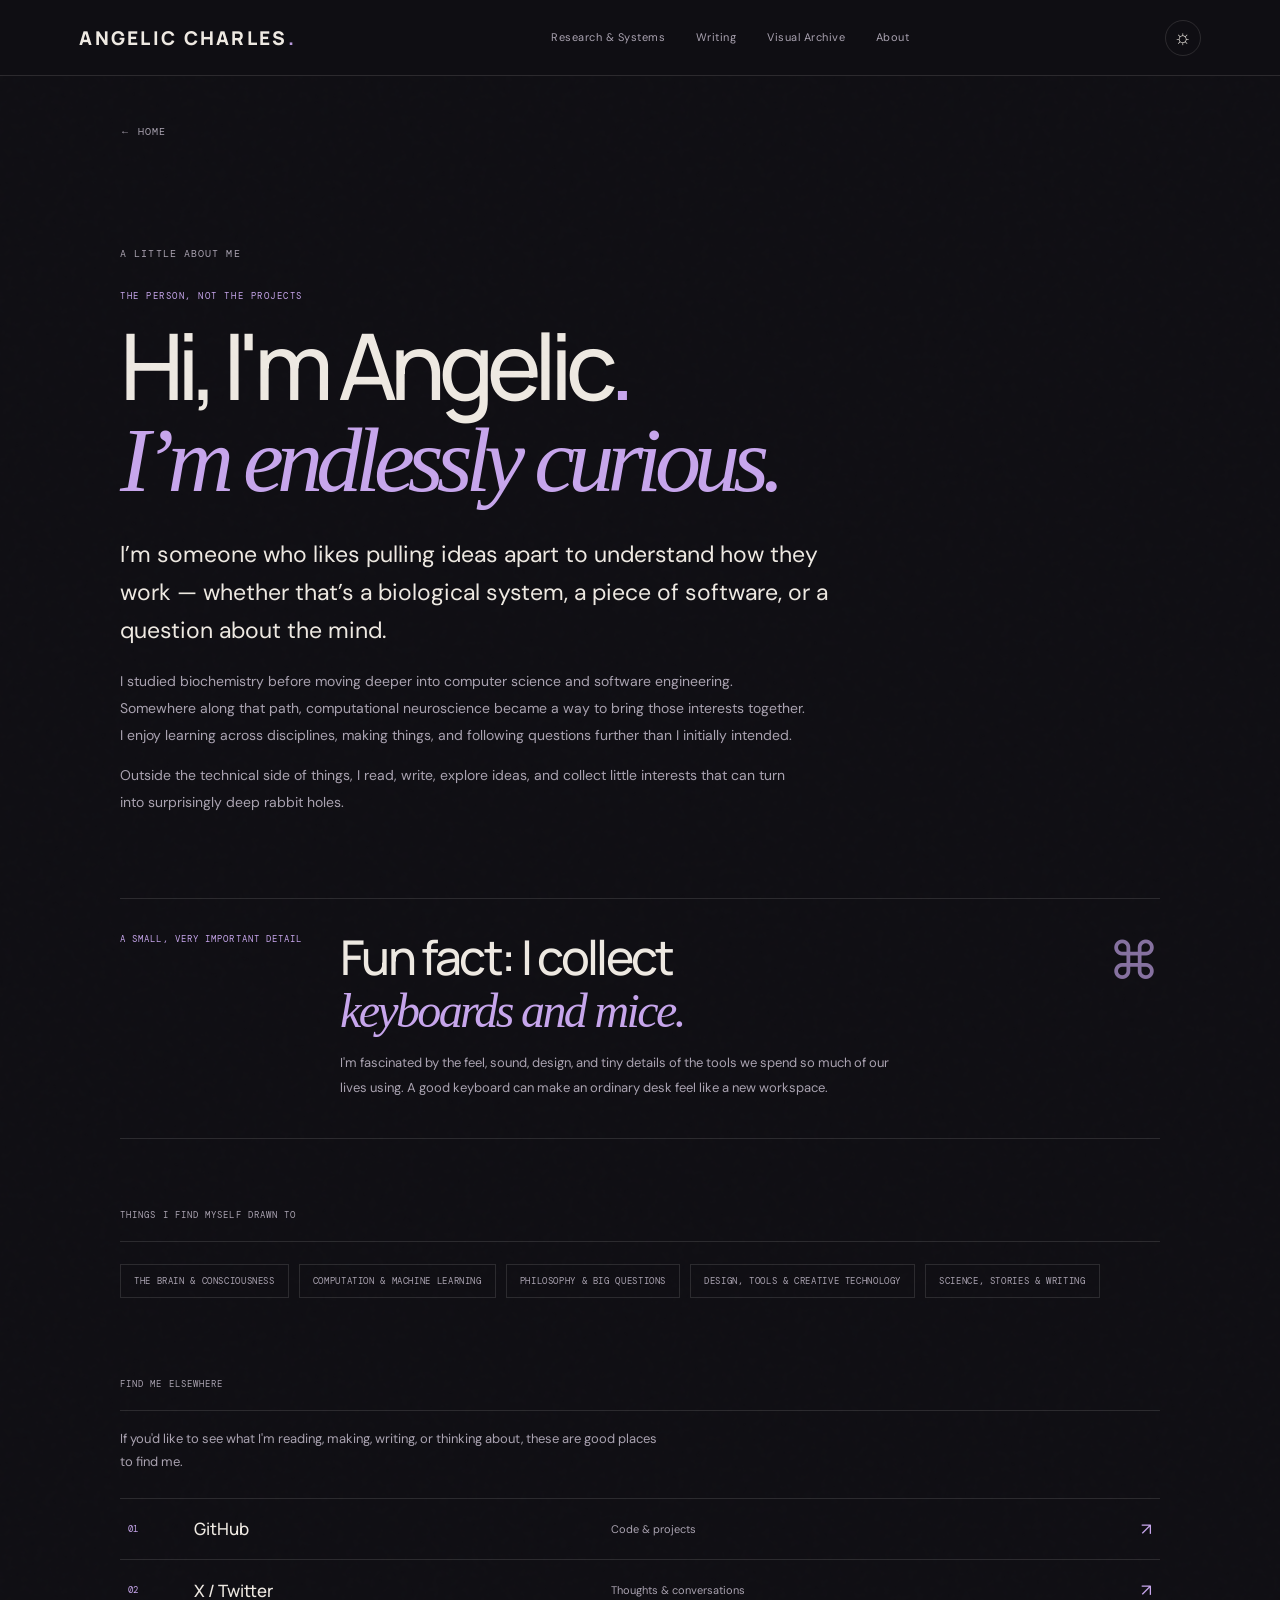
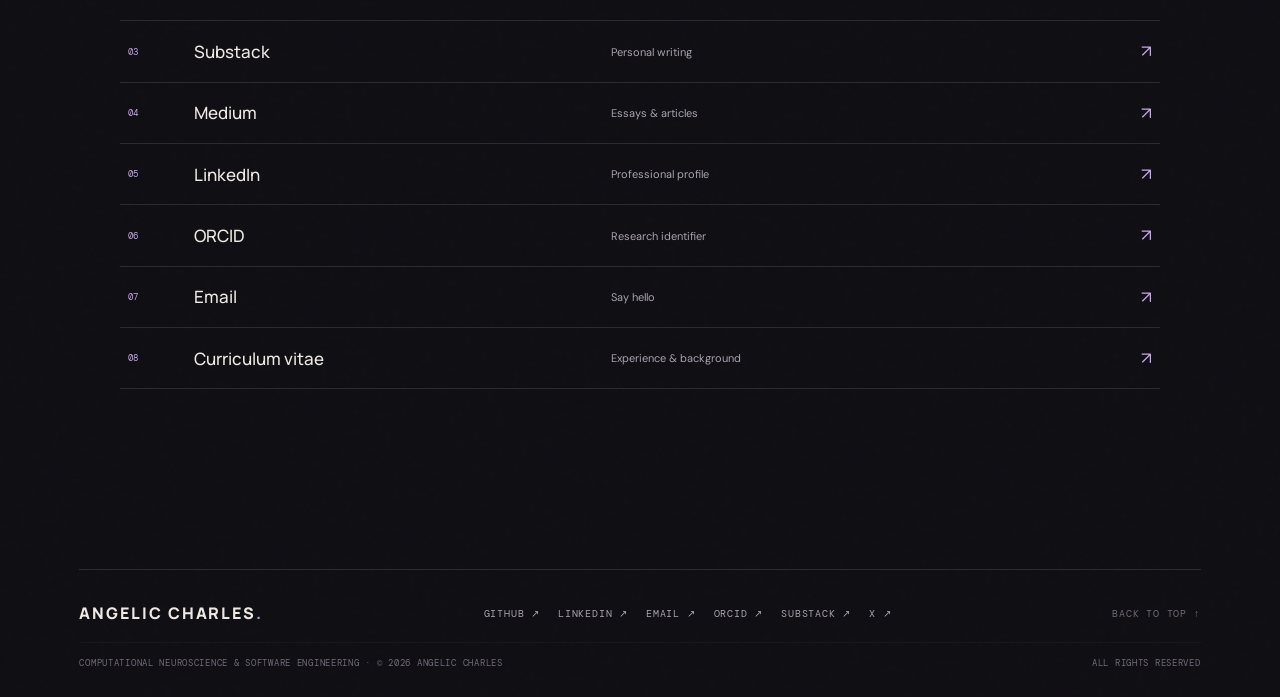
==== commit 9045239b: "Keep CV access in the personal About links" ====
--- a/about.html
+++ b/about.html
@@ -72,6 +72,7 @@
           <a href="https://www.linkedin.com/in/angeliccharles" target="_blank" rel="noreferrer"><span>05</span><strong>LinkedIn</strong><small>Professional profile</small><b>↗</b></a>
           <a href="https://orcid.org/0009-0008-7279-9663" target="_blank" rel="noreferrer"><span>06</span><strong>ORCID</strong><small>Research identifier</small><b>↗</b></a>
           <a href="mailto:visionbyangelic@gmail.com"><span>07</span><strong>Email</strong><small>Say hello</small><b>↗</b></a>
+          <a href="assets/Angelic_Charles_Mercor_CV_v3.pdf" target="_blank" rel="noreferrer"><span>08</span><strong>Curriculum vitae</strong><small>Experience & background</small><b>↗</b></a>
         </div>
       </section>
     </main>
--- a/pages.css
+++ b/pages.css
@@ -2296,3 +2296,61 @@
   #lightboxFullscreen { padding:8px 7px; font-size:8px; }
   .lightbox-stage { padding:8px; }
 }
+
+
+/* About: personal editorial profile, intentionally separate from research pages. */
+.about-page { max-width:1040px; }
+.about-intro { max-width:820px; padding:clamp(48px,9vw,104px) 0 70px; }
+.about-eyebrow { margin:30px 0 18px; color:var(--accent); font:9px "DM Mono",monospace; letter-spacing:.17em; }
+.about-intro h1 { margin:0 0 30px; color:var(--text); font:500 clamp(48px,8vw,92px)/.99 Manrope,sans-serif; letter-spacing:-.075em; }
+.about-intro h1 span { color:var(--accent); }
+.about-intro h1 em { color:var(--accent); font-family:Georgia,serif; font-weight:400; }
+.about-lead { max-width:730px; margin:0 0 18px; color:var(--text); font:400 clamp(18px,2.2vw,23px)/1.65 "DM Sans",sans-serif; }
+.about-copy { max-width:690px; margin:0 0 12px; color:var(--muted); font:14px/1.95 "DM Sans",sans-serif; }
+.about-personal-note {
+  position:relative; display:grid; grid-template-columns:190px minmax(0,1fr) 70px;
+  gap:30px; align-items:start; padding:32px 0 38px;
+  border-top:1px solid var(--line); border-bottom:1px solid var(--line);
+}
+.about-note-index { color:var(--accent); font:9px "DM Mono",monospace; letter-spacing:.12em; line-height:1.8; }
+.about-personal-note h2 { margin:0 0 14px; color:var(--text); font:500 clamp(30px,4.5vw,48px)/1.08 Manrope,sans-serif; letter-spacing:-.055em; }
+.about-personal-note h2 em { color:var(--accent); font-family:Georgia,serif; font-weight:400; }
+.about-personal-note p { max-width:550px; margin:0; color:var(--muted); font:13px/1.9 "DM Sans",sans-serif; }
+.about-note-mark { justify-self:end; color:var(--accent); opacity:.65; font:52px Georgia,serif; }
+.about-interests { padding:62px 0 10px; }
+.about-interest-list { display:flex; flex-wrap:wrap; gap:10px; margin-top:22px; }
+.about-interest-list span { padding:10px 13px; border:1px solid var(--line); color:var(--muted); font:9px "DM Mono",monospace; letter-spacing:.07em; }
+.about-connect { margin:62px 0 80px; padding:0; }
+.about-connect-intro { max-width:550px; margin:16px 0 24px; color:var(--muted); font:13px/1.8 "DM Sans",sans-serif; }
+.about-social-list { border-top:1px solid var(--line); }
+.about-social-list a {
+  display:grid; grid-template-columns:48px minmax(120px,.8fr) minmax(150px,1fr) 24px;
+  align-items:center; gap:18px; padding:17px 8px; border-bottom:1px solid var(--line);
+  color:var(--text); text-decoration:none; transition:background .2s,padding .2s;
+}
+.about-social-list a:hover { padding-left:16px; background:var(--panel); }
+.about-social-list a>span { color:var(--accent); font:9px "DM Mono",monospace; }
+.about-social-list strong { font:500 17px Manrope,sans-serif; }
+.about-social-list small { color:var(--muted); font:11px "DM Sans",sans-serif; }
+.about-social-list b { justify-self:end; color:var(--accent); font-size:17px; font-weight:400; }
+.about-mobile-links { display:flex; flex-wrap:wrap; gap:12px 18px; }
+.about-mobile-links a { color:var(--muted); font:9px "DM Mono",monospace; letter-spacing:.08em; }
+@media(max-width:650px) {
+  .about-intro { padding:44px 0 54px; }
+  .about-intro h1 { font-size:clamp(48px,12vw,68px); }
+  .about-lead { font-size:18px; }
+  .about-copy { font-size:13px; }
+  .about-personal-note { grid-template-columns:1fr 34px; gap:14px; padding:26px 0 30px; }
+  .about-note-index { grid-column:1/-1; }
+  .about-note-mark { grid-column:2; grid-row:2; font-size:30px; }
+  .about-personal-note h2 { font-size:34px; }
+  .about-personal-note p { font-size:12px; }
+  .about-interests { padding-top:46px; }
+  .about-interest-list { gap:7px; }
+  .about-interest-list span { font-size:8px; padding:9px 10px; }
+  .about-connect { margin:48px 0 58px; }
+  .about-social-list a { grid-template-columns:30px minmax(0,1fr) 20px; gap:10px; padding:15px 2px; }
+  .about-social-list strong { font-size:15px; }
+  .about-social-list small { grid-column:2; grid-row:2; font-size:10px; margin-top:-7px; }
+  .about-social-list b { grid-column:3; grid-row:1/3; }
+}
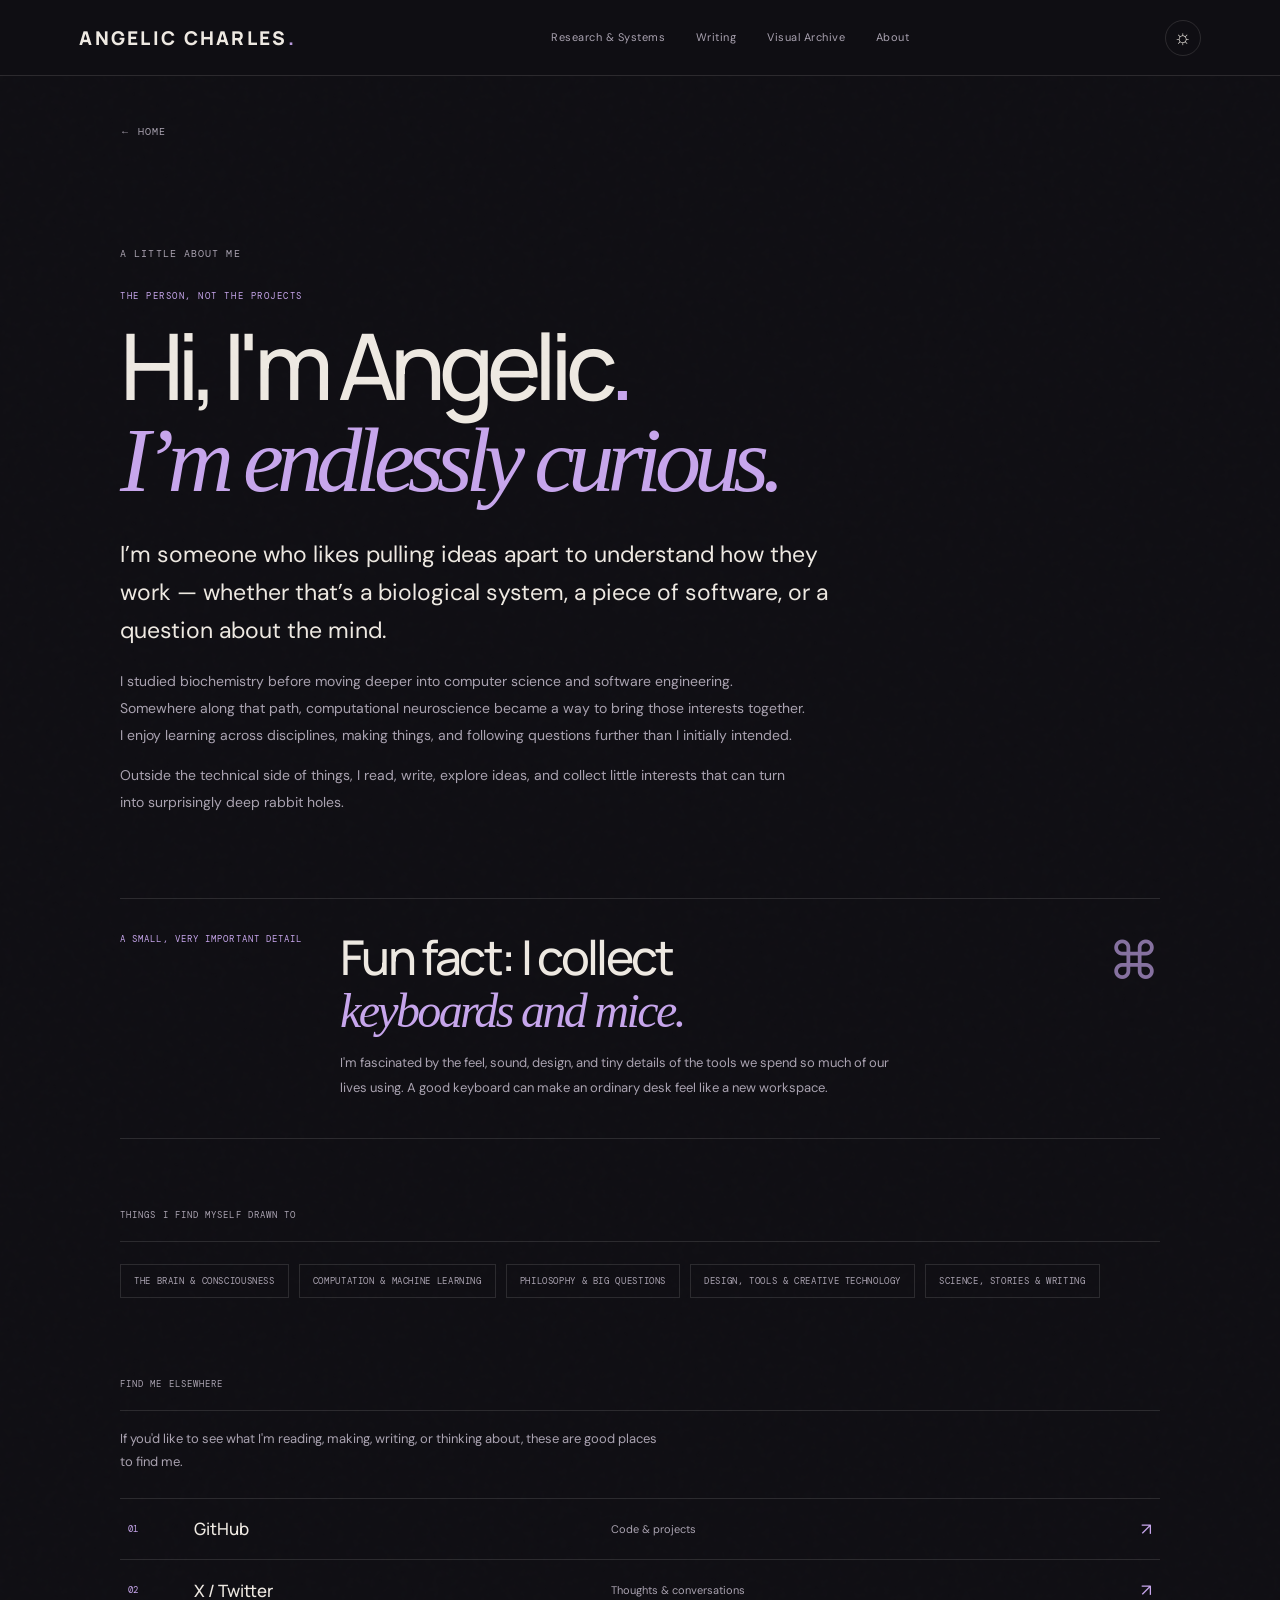
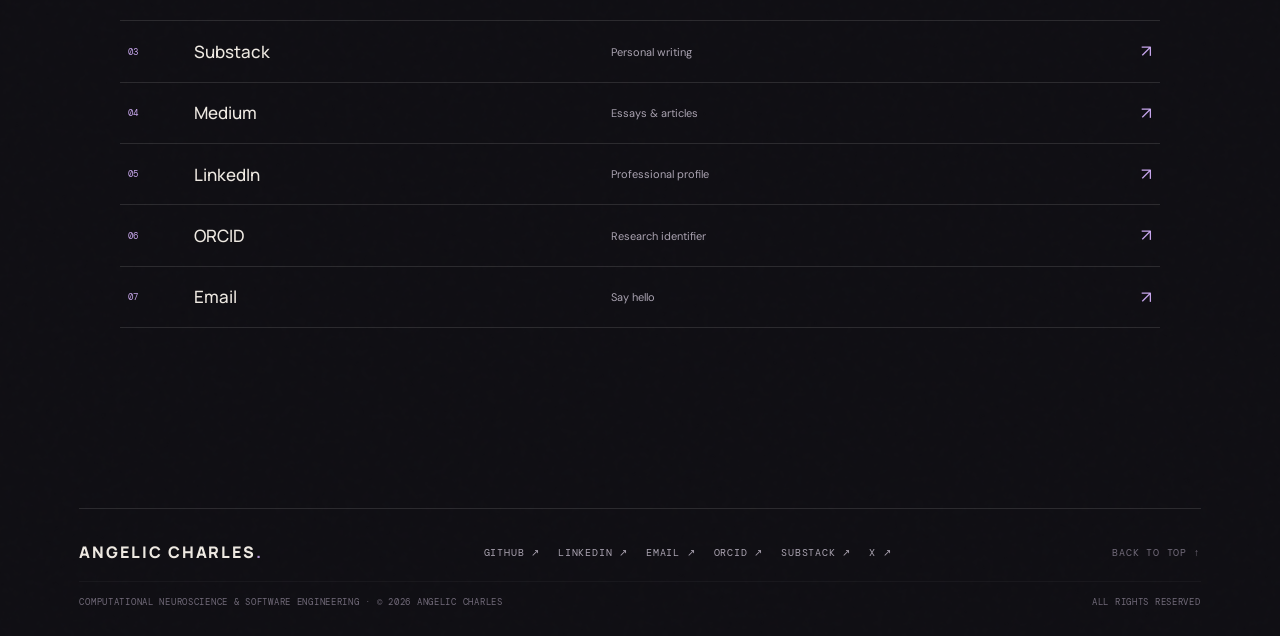
==== commit 0386e13b: "Remove outdated CV link from About page" ====
--- a/about.html
+++ b/about.html
@@ -72,7 +72,6 @@
           <a href="https://www.linkedin.com/in/angeliccharles" target="_blank" rel="noreferrer"><span>05</span><strong>LinkedIn</strong><small>Professional profile</small><b>↗</b></a>
           <a href="https://orcid.org/0009-0008-7279-9663" target="_blank" rel="noreferrer"><span>06</span><strong>ORCID</strong><small>Research identifier</small><b>↗</b></a>
           <a href="mailto:visionbyangelic@gmail.com"><span>07</span><strong>Email</strong><small>Say hello</small><b>↗</b></a>
-          <a href="assets/Angelic_Charles_Mercor_CV_v3.pdf" target="_blank" rel="noreferrer"><span>08</span><strong>Curriculum vitae</strong><small>Experience & background</small><b>↗</b></a>
         </div>
       </section>
     </main>
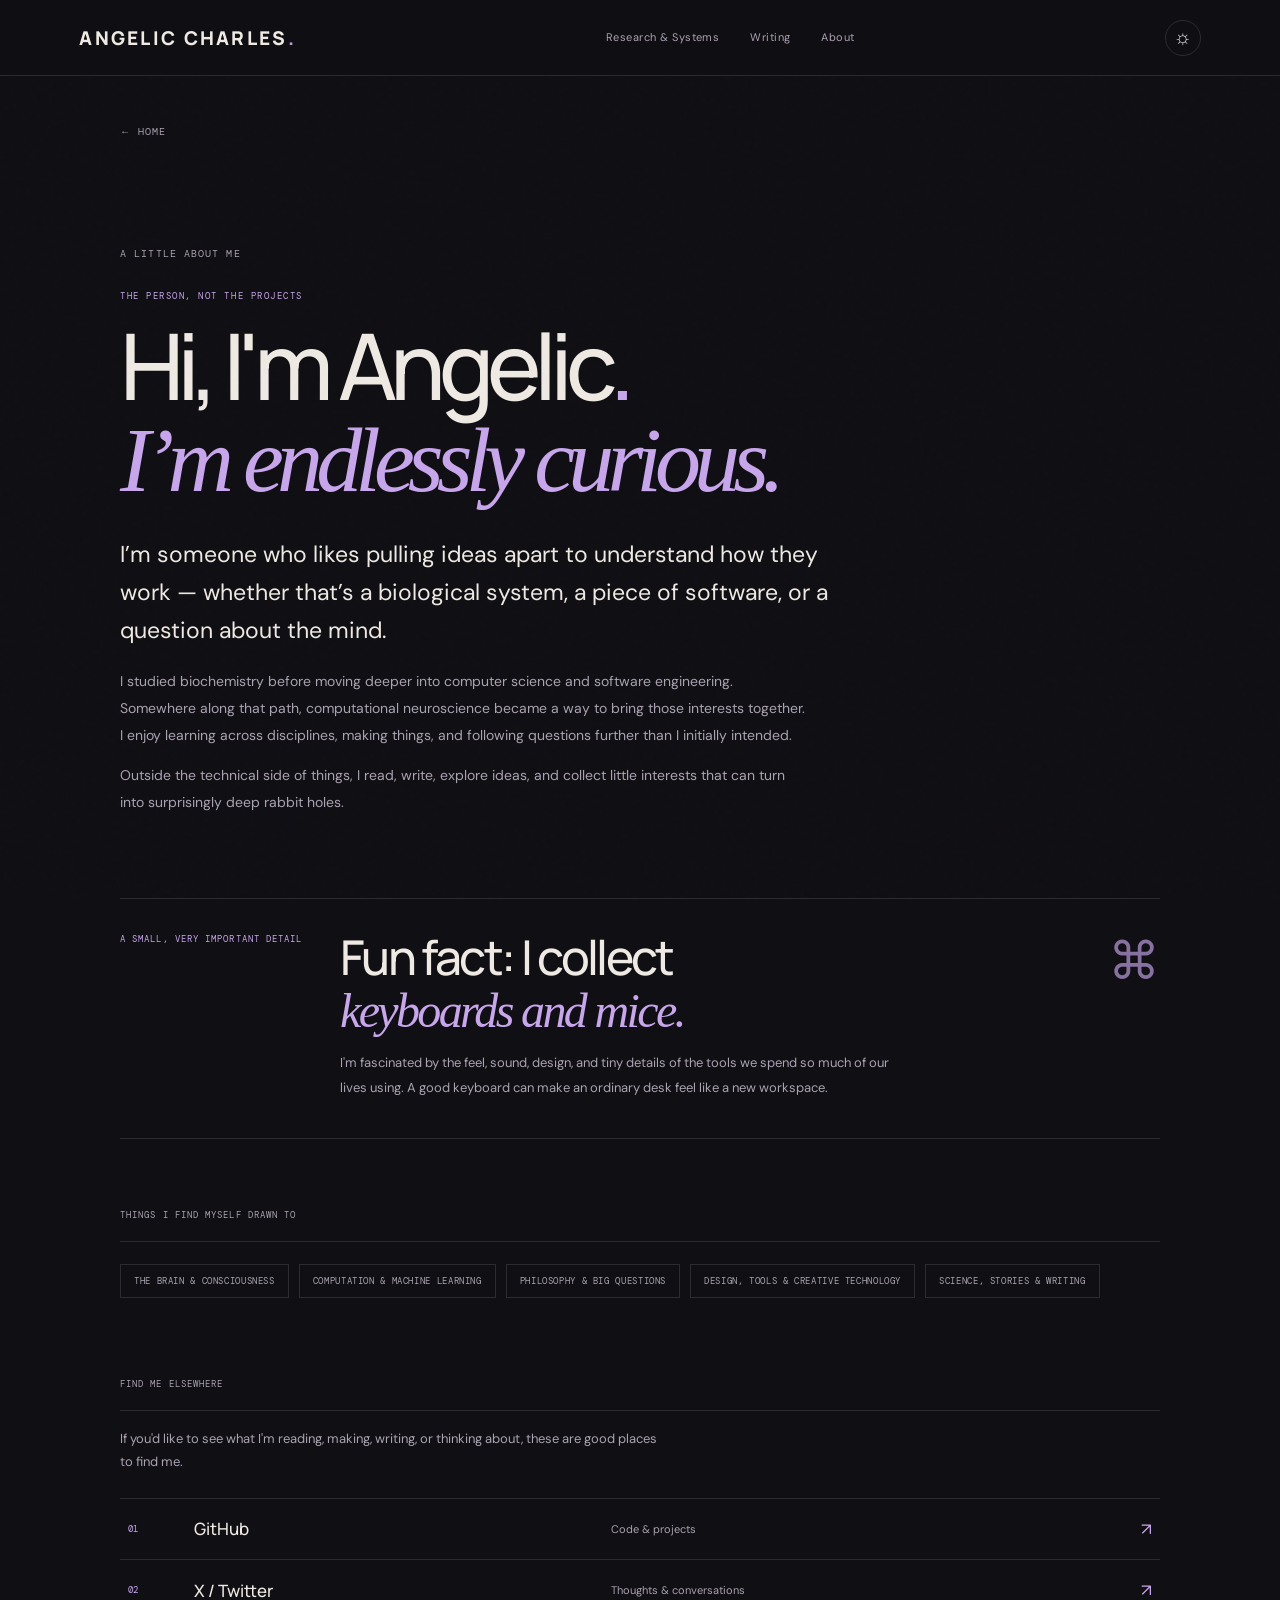
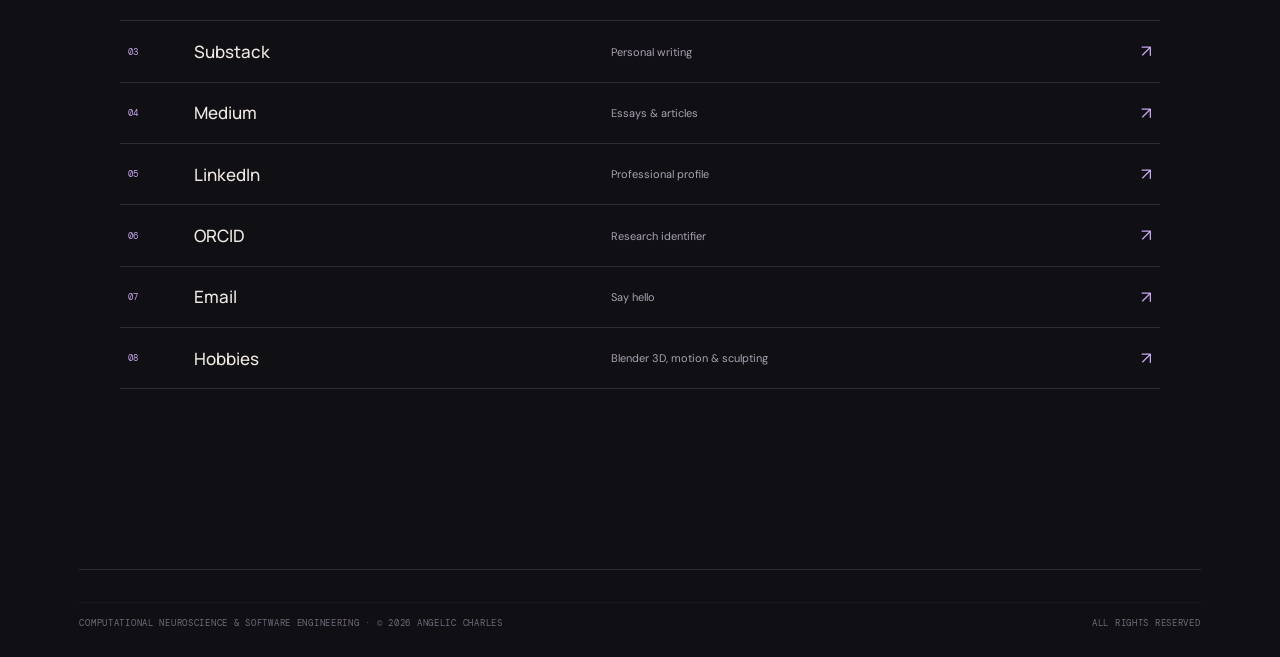
==== commit d36f609f: "Rename Visual Archive to Hobbies and move it under About, remove page transitions that hid the mobil" ====
--- a/about.html
+++ b/about.html
@@ -20,7 +20,6 @@
       <nav class="desktop-nav" aria-label="Main navigation">
         <a href="research.html">Research & Systems</a>
         <a href="writing.html">Writing</a>
-        <a href="gallery.html">Visual Archive</a>
         <a href="about.html" class="active" aria-current="page">About</a>
       </nav>
       <div class="header-actions">
@@ -31,7 +30,6 @@
     <nav class="mobile-nav" id="mobileNav" aria-label="Mobile navigation">
       <a href="research.html">Research & Systems</a>
       <a href="writing.html">Writing</a>
-      <a href="gallery.html">Visual Archive</a>
       <a href="about.html" class="active" aria-current="page">About</a>
       <div class="mobile-nav-socials about-mobile-links">
         <a href="https://github.com/visionbyangelic" target="_blank" rel="noreferrer">GITHUB ↗</a>
@@ -72,23 +70,12 @@
           <a href="https://www.linkedin.com/in/angeliccharles" target="_blank" rel="noreferrer"><span>05</span><strong>LinkedIn</strong><small>Professional profile</small><b>↗</b></a>
           <a href="https://orcid.org/0009-0008-7279-9663" target="_blank" rel="noreferrer"><span>06</span><strong>ORCID</strong><small>Research identifier</small><b>↗</b></a>
           <a href="mailto:visionbyangelic@gmail.com"><span>07</span><strong>Email</strong><small>Say hello</small><b>↗</b></a>
+          <a href="gallery.html"><span>08</span><strong>Hobbies</strong><small>Blender 3D, motion & sculpting</small><b>↗</b></a>
         </div>
       </section>
     </main>
 
     <footer class="site-footer section-wrap">
-      <div class="footer-top">
-        <a class="wordmark" href="index.html">ANGELIC CHARLES<span>.</span></a>
-        <div class="footer-socials" aria-label="Social connections">
-          <a href="https://github.com/visionbyangelic" target="_blank" rel="noreferrer">GITHUB ↗</a>
-          <a href="https://www.linkedin.com/in/angeliccharles" target="_blank" rel="noreferrer">LINKEDIN ↗</a>
-          <a href="mailto:visionbyangelic@gmail.com">EMAIL ↗</a>
-          <a href="https://orcid.org/0009-0008-7279-9663" target="_blank" rel="noreferrer">ORCID ↗</a>
-          <a href="https://open.substack.com/pub/visionbyangelic" target="_blank" rel="noreferrer">SUBSTACK ↗</a>
-          <a href="https://x.com/visionbyangelic" target="_blank" rel="noreferrer">X ↗</a>
-        </div>
-        <a class="footer-top-link" href="#" onclick="window.scrollTo({top:0,behavior:'smooth'});return false;">BACK TO TOP ↑</a>
-      </div>
       <div class="footer-bottom">
         <span>COMPUTATIONAL NEUROSCIENCE & SOFTWARE ENGINEERING · © <span id="year"></span> ANGELIC CHARLES</span>
         <span>ALL RIGHTS RESERVED</span>
--- a/styles.css
+++ b/styles.css
@@ -510,10 +510,7 @@
    background: var(--panel);
    width: 100%
 }
-.engineering-section .section-wrap
-{
-   padding-block: 0
-}
+/* engineering wrap keeps the standard section padding so headings clear the divider line */
 .engineering-grid
 {
    display: grid;
@@ -1503,3 +1500,38 @@
   .home-blender-grid { grid-template-columns: 1fr; }
   .engineering-grid { grid-template-columns: 1fr; }
 }
+
+
+
+/* 2026-11-21: compact skill panels on smaller screens */
+@media(max-width:1024px)
+{
+   .skill-panel { min-height: 0 }
+   .skill-panel h3 { margin-top: 16px }
+   .skill-panel p { min-height: 0 }
+}
+@media(max-width:760px)
+{
+   .skill-panel { padding: 18px 16px }
+   .skill-panel h3 { margin: 10px 0 6px }
+   .tag-list { margin-top: 12px }
+}
+
+
+/* 2026-11-21: the connectome stage is a dark instrument in both themes;
+   on phones it becomes a still specimen frame */
+.hero-art
+{
+   background: radial-gradient(ellipse at 50% 50%,rgba(126,84,184,.30),transparent 62%),#0b0a10;
+   border-color: rgba(238,233,226,.16)
+}
+.hero-art .art-label,
+.hero-art .art-caption
+{
+   color: rgba(238,233,226,.58)
+}
+@media(max-width:760px)
+{
+   .hero-art { height: 300px }
+   .hero-art .art-caption { display: none }
+}
--- a/motion.css
+++ b/motion.css
@@ -3,49 +3,6 @@
   --motion-ease: cubic-bezier(.22, 1, .36, 1);
   --pointer-x: 50%;
   --pointer-y: 50%;
-}
-
-@view-transition {
-  navigation: auto;
-}
-
-::view-transition-old(root) {
-  animation: view-out .3s var(--motion-ease) both;
-}
-
-::view-transition-new(root) {
-  animation: view-in .48s var(--motion-ease) both;
-}
-
-@keyframes view-out {
-  to { opacity: 0; filter: blur(5px); transform: translateY(-8px); }
-}
-
-@keyframes view-in {
-  from { opacity: 0; filter: blur(7px); transform: translateY(12px); }
-  to { opacity: 1; filter: blur(0); transform: translateY(0); }
-}
-
-html.motion-ready body {
-  animation: view-in .7s var(--motion-ease) both;
-}
-
-body::before {
-  content: "";
-  position: fixed;
-  inset: 0;
-  z-index: 100;
-  pointer-events: none;
-  opacity: 0;
-  background: var(--bg);
-  transform: scaleY(0);
-  transform-origin: bottom;
-}
-
-body.is-leaving::before {
-  opacity: 1;
-  transform: scaleY(1);
-  transition: transform .34s var(--motion-ease), opacity .2s ease;
 }
 
 @keyframes rise-in {
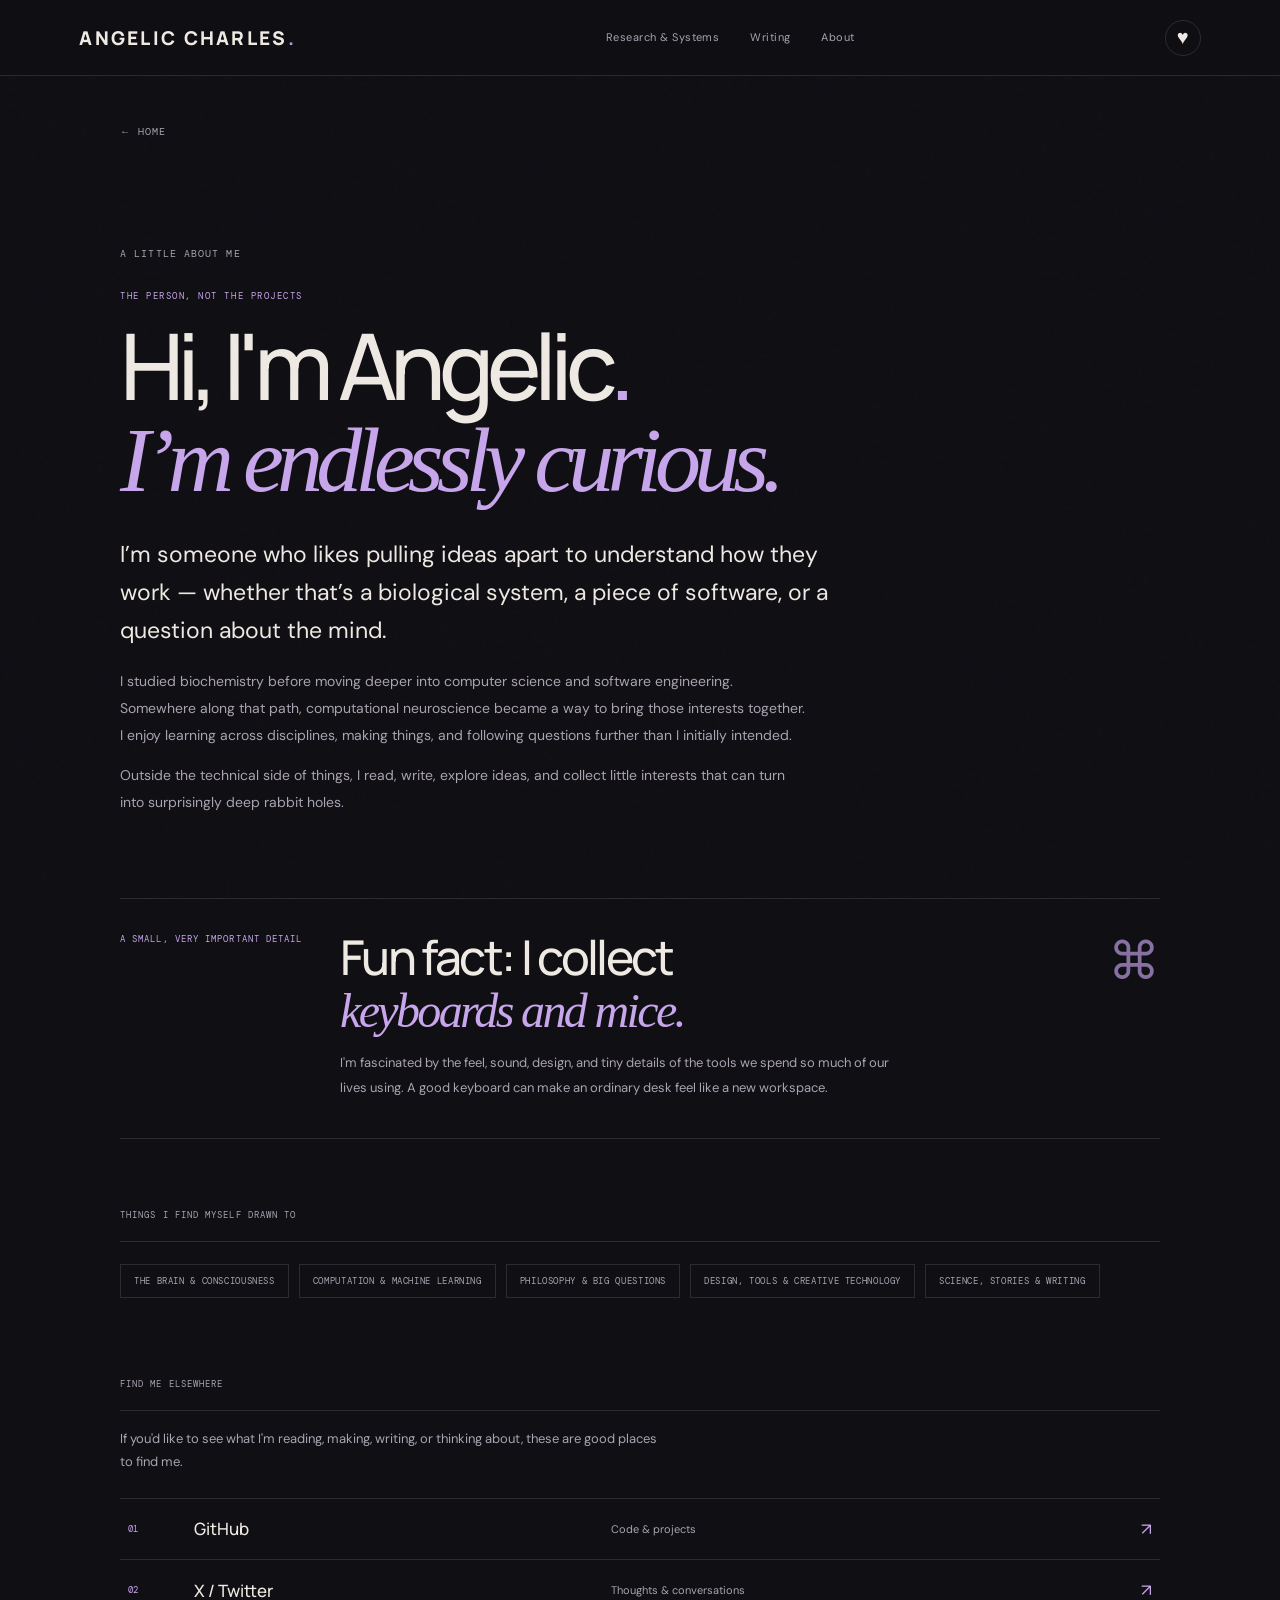
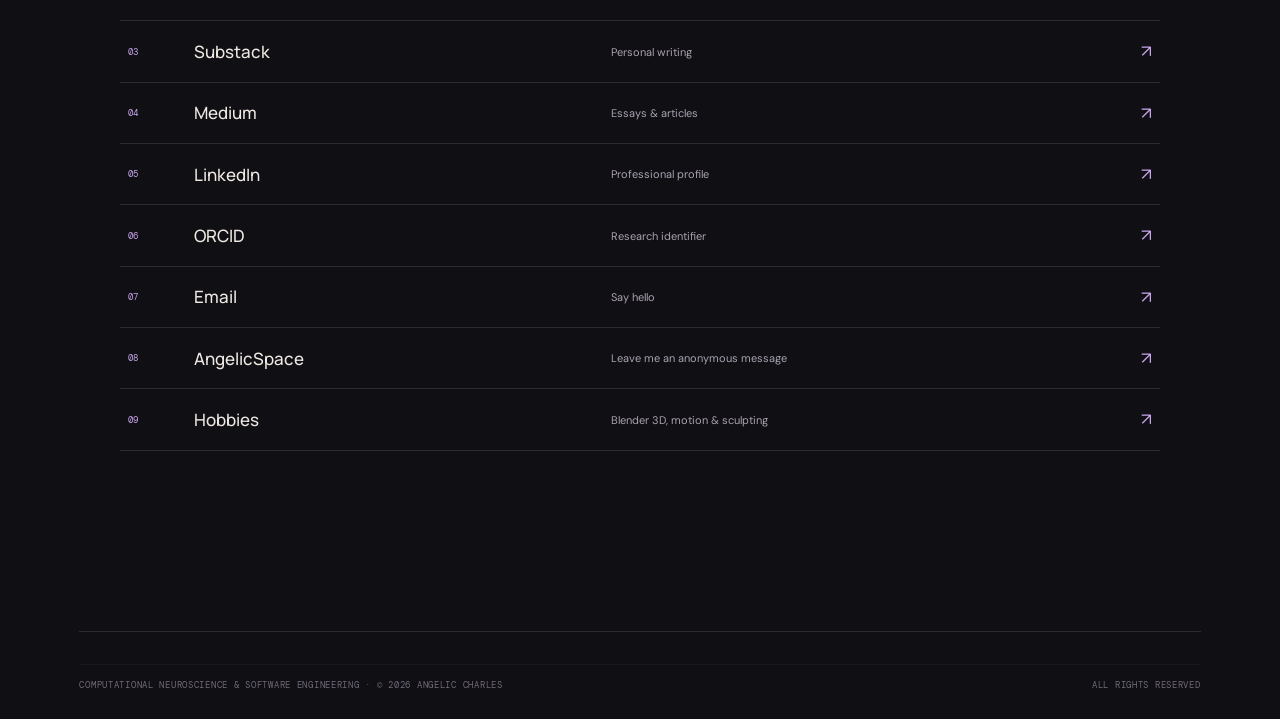
==== commit 3c68f07f: "Add pink as third theme in the toggle cycle, hide connectome hero for now, add AngelicSpace link to " ====
--- a/about.html
+++ b/about.html
@@ -70,7 +70,8 @@
           <a href="https://www.linkedin.com/in/angeliccharles" target="_blank" rel="noreferrer"><span>05</span><strong>LinkedIn</strong><small>Professional profile</small><b>↗</b></a>
           <a href="https://orcid.org/0009-0008-7279-9663" target="_blank" rel="noreferrer"><span>06</span><strong>ORCID</strong><small>Research identifier</small><b>↗</b></a>
           <a href="mailto:visionbyangelic@gmail.com"><span>07</span><strong>Email</strong><small>Say hello</small><b>↗</b></a>
-          <a href="gallery.html"><span>08</span><strong>Hobbies</strong><small>Blender 3D, motion & sculpting</small><b>↗</b></a>
+          <a href="https://angelic-space.vercel.app" target="_blank" rel="noreferrer"><span>08</span><strong>AngelicSpace</strong><small>Leave me an anonymous message</small><b>↗</b></a>
+          <a href="gallery.html"><span>09</span><strong>Hobbies</strong><small>Blender 3D, motion & sculpting</small><b>↗</b></a>
         </div>
       </section>
     </main>
--- a/styles.css
+++ b/styles.css
@@ -25,6 +25,24 @@
    --glow: rgba(135,91,170,.12);
    --header: rgba(241,238,233,.88);
    color-scheme: light
+}
+:root[data-theme="pink"]
+{
+   --bg: #fdeef4;
+   --panel: #fadbe9;
+   --panel2: #f5c6da;
+   --text: #40162a;
+   --muted: #7e435c;
+   --faint: #ad7f93;
+   --line: rgba(122,32,72,.16);
+   --accent: #c92a6d;
+   --glow: rgba(201,42,109,.13);
+   --header: rgba(253,238,244,.88);
+   color-scheme: light
+}
+:root[data-theme="pink"] .wordmark span
+{
+   color: #c92a6d
 }
 *
 {
@@ -1535,3 +1553,14 @@
    .hero-art { height: 300px }
    .hero-art .art-caption { display: none }
 }
+
+/* Connectome hero artwork hidden for now (Angelic, 22 Nov 2026): hidden, not removed, while a replacement is decided. */
+.hero-art
+{
+   display: none
+}
+.hero
+{
+   grid-template-columns: 1fr;
+   min-height: 0
+}
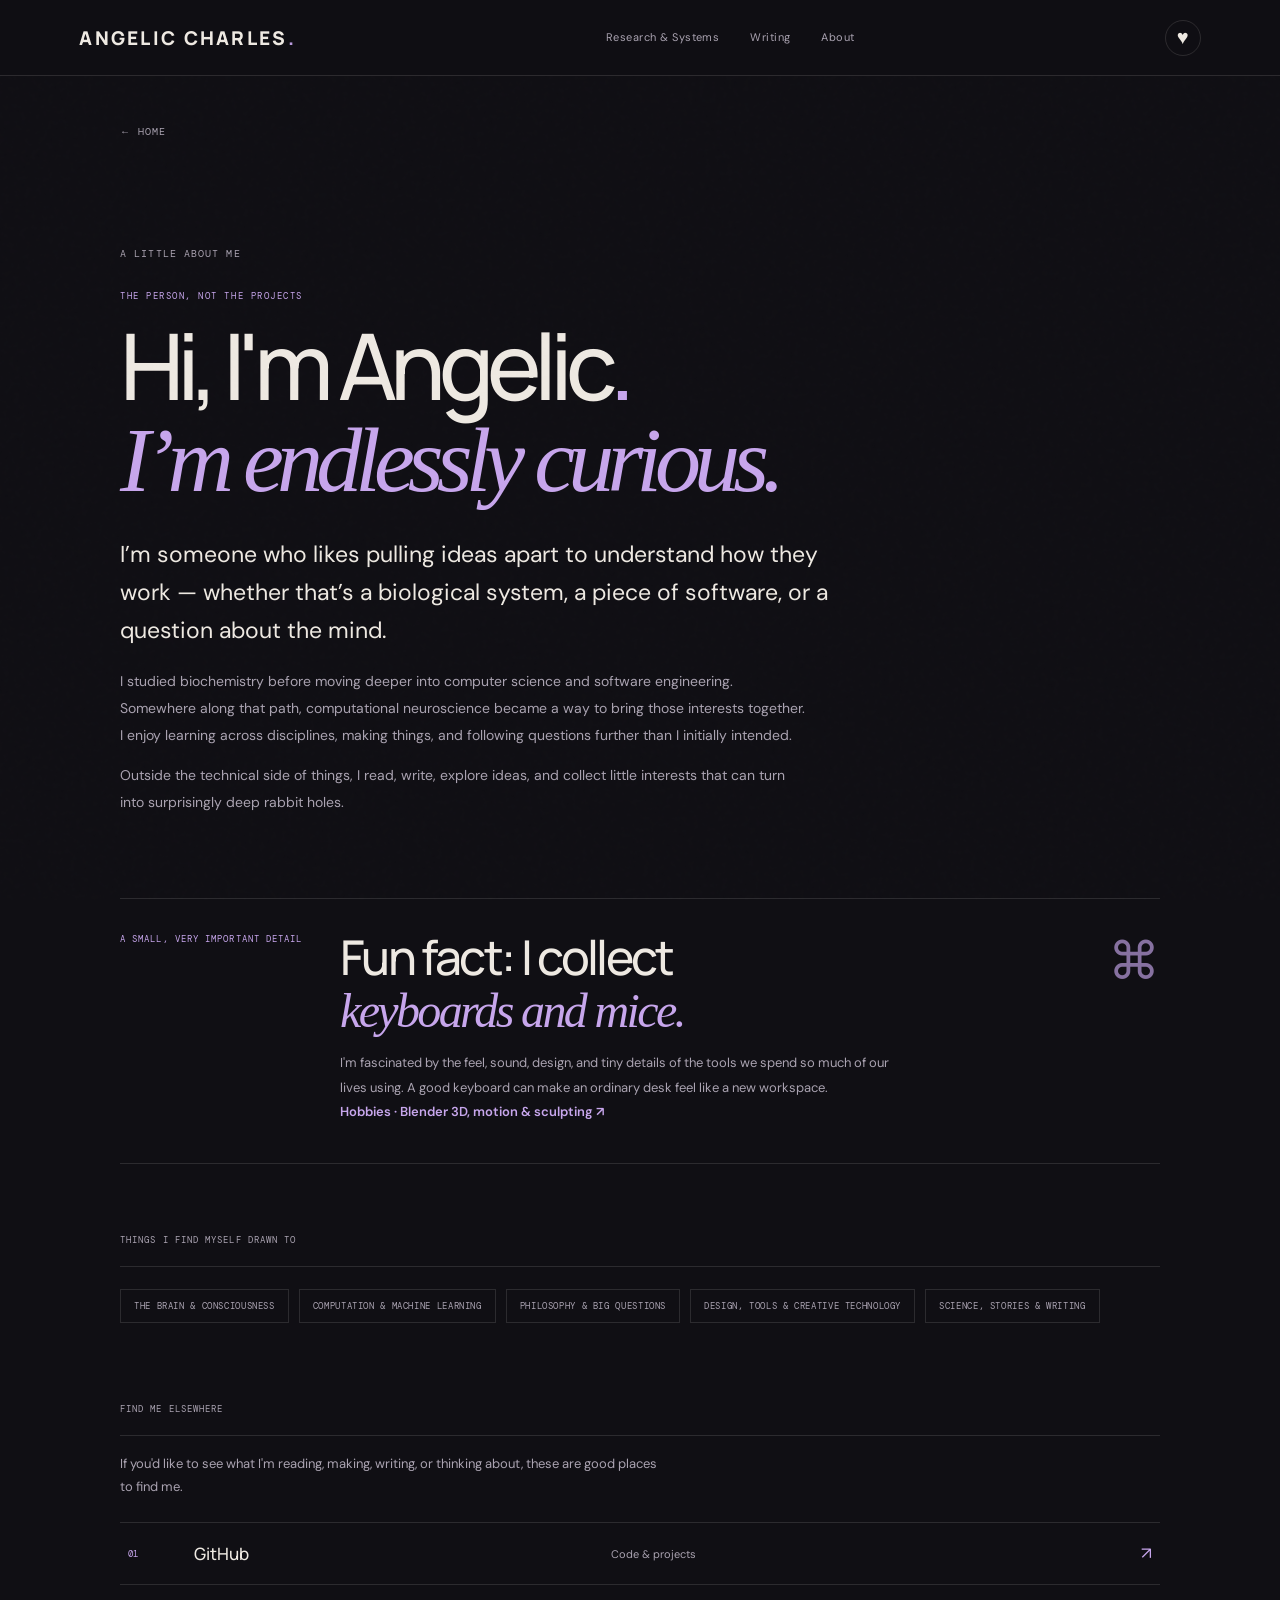
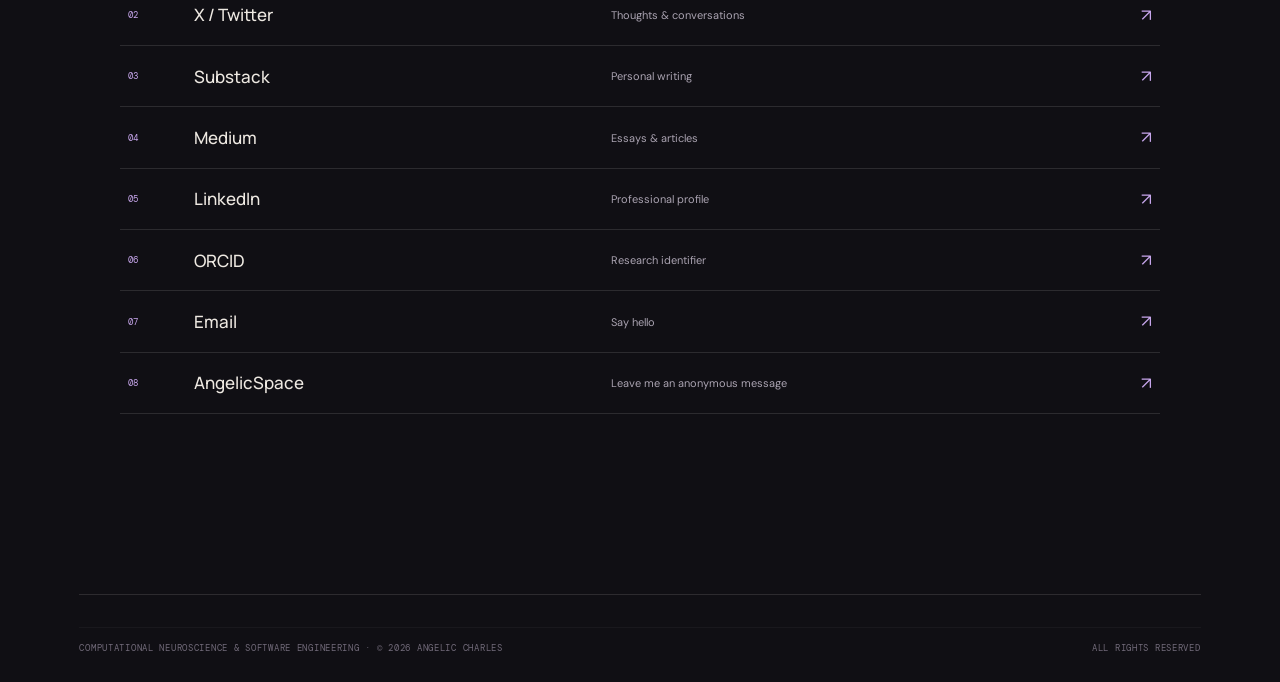
==== commit 34e574f3: "Move the Hobbies link up beside the About fun fact instead of the bottom of the links list" ====
--- a/about.html
+++ b/about.html
@@ -3,15 +3,16 @@
   <head>
     <meta charset="utf-8">
     <meta name="viewport" content="width=device-width,initial-scale=1">
+    <script>try{var t=localStorage.getItem("angelic-theme");if(t==="dark"||t==="pink"||t==="light")document.documentElement.dataset.theme=t;}catch(e){}</script>
     <meta name="theme-color" content="#08090b">
     <meta name="description" content="A little about Angelic Charles: curiosity, technology, neuroscience, writing, and collecting keyboards and mice.">
     <title>About — Angelic Charles</title>
     <link rel="preconnect" href="https://fonts.googleapis.com">
     <link rel="preconnect" href="https://fonts.gstatic.com" crossorigin>
     <link href="https://fonts.googleapis.com/css2?family=DM+Mono:wght@400;500&family=DM+Sans:wght@400;500;600;700&family=Manrope:wght@400;500;600;700;800&display=swap" rel="stylesheet">
-    <link rel="stylesheet" href="styles.css">
-    <link rel="stylesheet" href="pages.css?v=20261119-about3">
-    <link rel="stylesheet" href="motion.css">
+    <link rel="stylesheet" href="styles.css?v=20261122d">
+    <link rel="stylesheet" href="pages.css?v=20261122f">
+    <link rel="stylesheet" href="motion.css?v=20261122d">
   </head>
   <body>
     <div class="grain" aria-hidden="true"></div>
@@ -52,7 +53,7 @@
       </section>
       <section class="about-personal-note">
         <span class="about-note-index">A SMALL, VERY IMPORTANT DETAIL</span>
-        <div><h2>Fun fact: I collect<br><em>keyboards and mice.</em></h2><p>I'm fascinated by the feel, sound, design, and tiny details of the tools we spend so much of our lives using. A good keyboard can make an ordinary desk feel like a new workspace.</p></div>
+        <div><h2>Fun fact: I collect<br><em>keyboards and mice.</em></h2><p>I'm fascinated by the feel, sound, design, and tiny details of the tools we spend so much of our lives using. A good keyboard can make an ordinary desk feel like a new workspace.</p><p class="about-hobbies-link"><a href="gallery.html">Hobbies · Blender 3D, motion & sculpting ↗</a></p></div>
         <span class="about-note-mark" aria-hidden="true">⌘</span>
       </section>
       <section class="about-interests">
@@ -71,7 +72,6 @@
           <a href="https://orcid.org/0009-0008-7279-9663" target="_blank" rel="noreferrer"><span>06</span><strong>ORCID</strong><small>Research identifier</small><b>↗</b></a>
           <a href="mailto:visionbyangelic@gmail.com"><span>07</span><strong>Email</strong><small>Say hello</small><b>↗</b></a>
           <a href="https://angelic-space.vercel.app" target="_blank" rel="noreferrer"><span>08</span><strong>AngelicSpace</strong><small>Leave me an anonymous message</small><b>↗</b></a>
-          <a href="gallery.html"><span>09</span><strong>Hobbies</strong><small>Blender 3D, motion & sculpting</small><b>↗</b></a>
         </div>
       </section>
     </main>
@@ -82,7 +82,7 @@
         <span>ALL RIGHTS RESERVED</span>
       </div>
     </footer>
-    <script src="pages.js"></script>
-    <script src="motion.js"></script>
+    <script src="pages.js?v=20261122d"></script>
+    <script src="motion.js?v=20261122d"></script>
   </body>
 </html>
--- a/pages.css
+++ b/pages.css
@@ -2354,3 +2354,8 @@
   .about-social-list small { grid-column:2; grid-row:2; font-size:10px; margin-top:-7px; }
   .about-social-list b { grid-column:3; grid-row:1/3; }
 }
+
+/* Hobbies link under the About fun fact (Angelic, 22 Nov 2026) */
+.about-hobbies-link { margin-top: 14px; }
+.about-hobbies-link a { color: var(--accent); font-weight: 600; text-decoration: none; }
+.about-hobbies-link a:hover { text-decoration: underline; }
